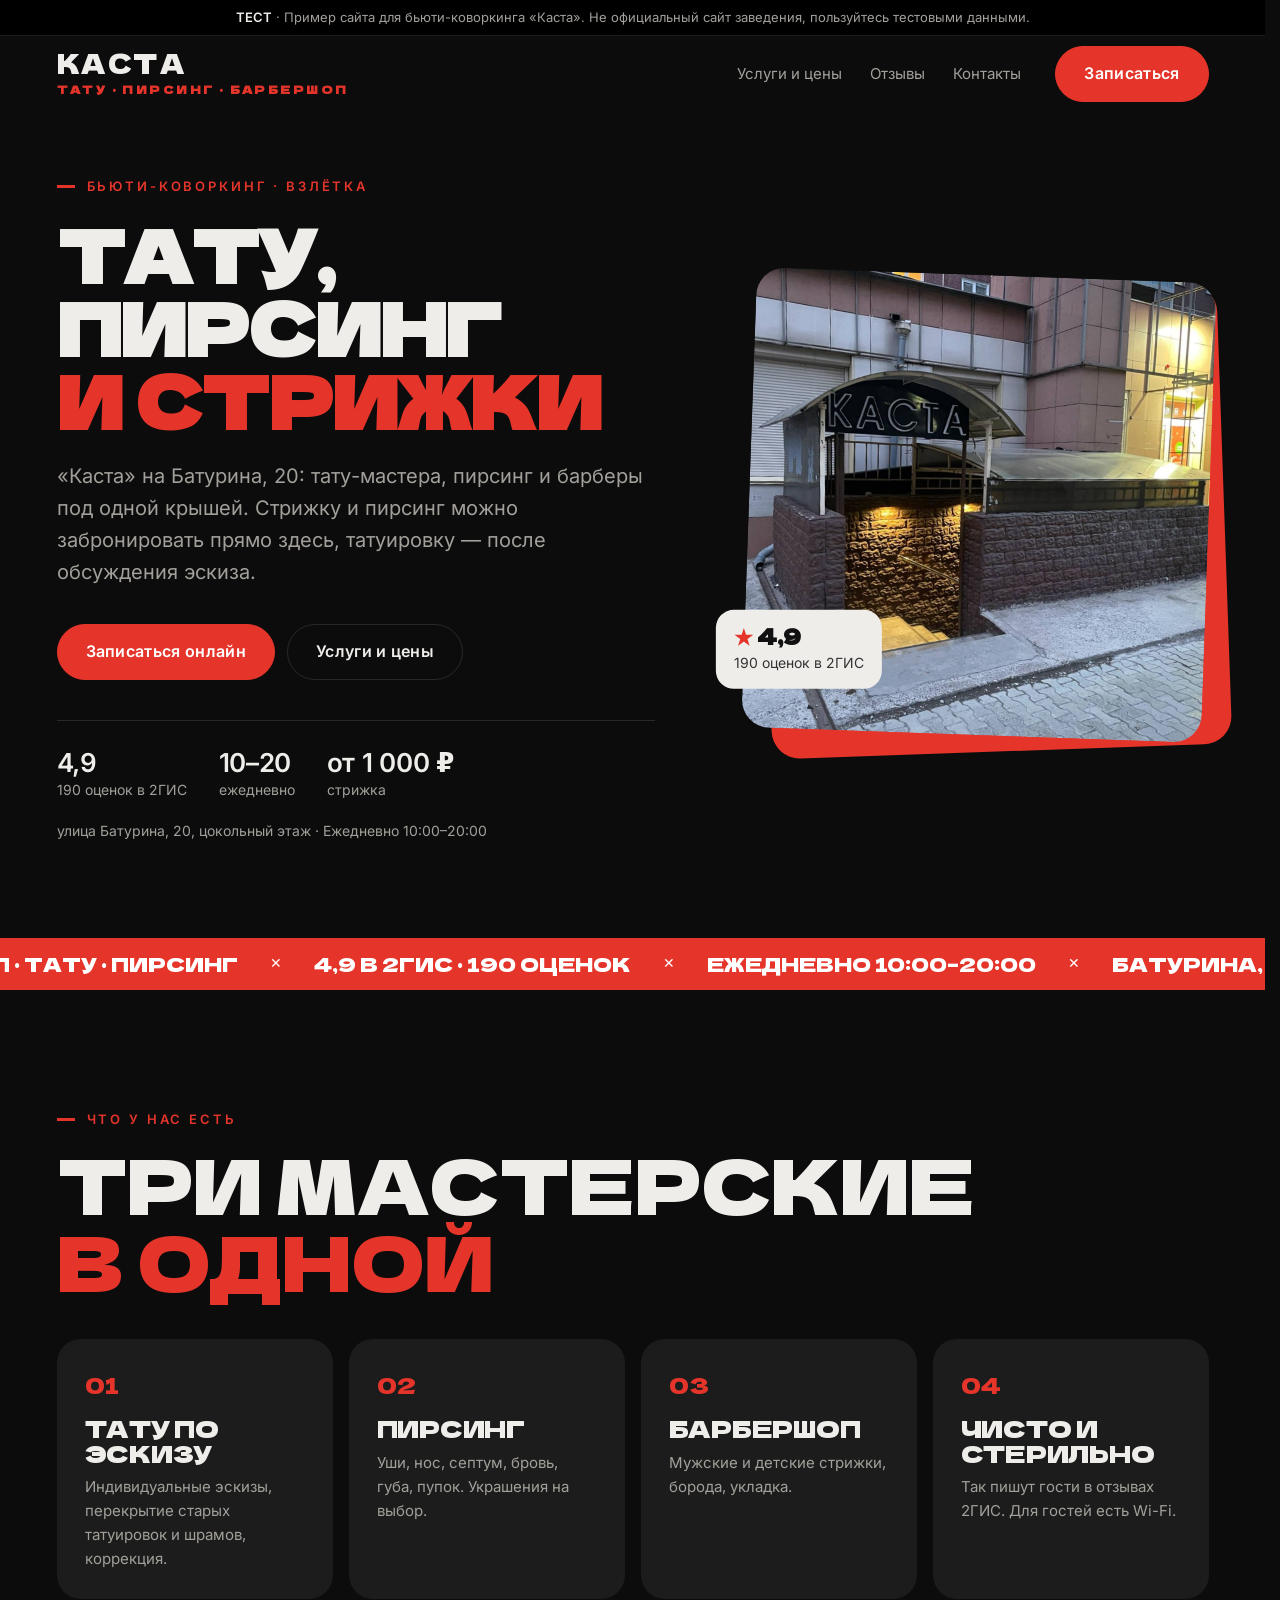
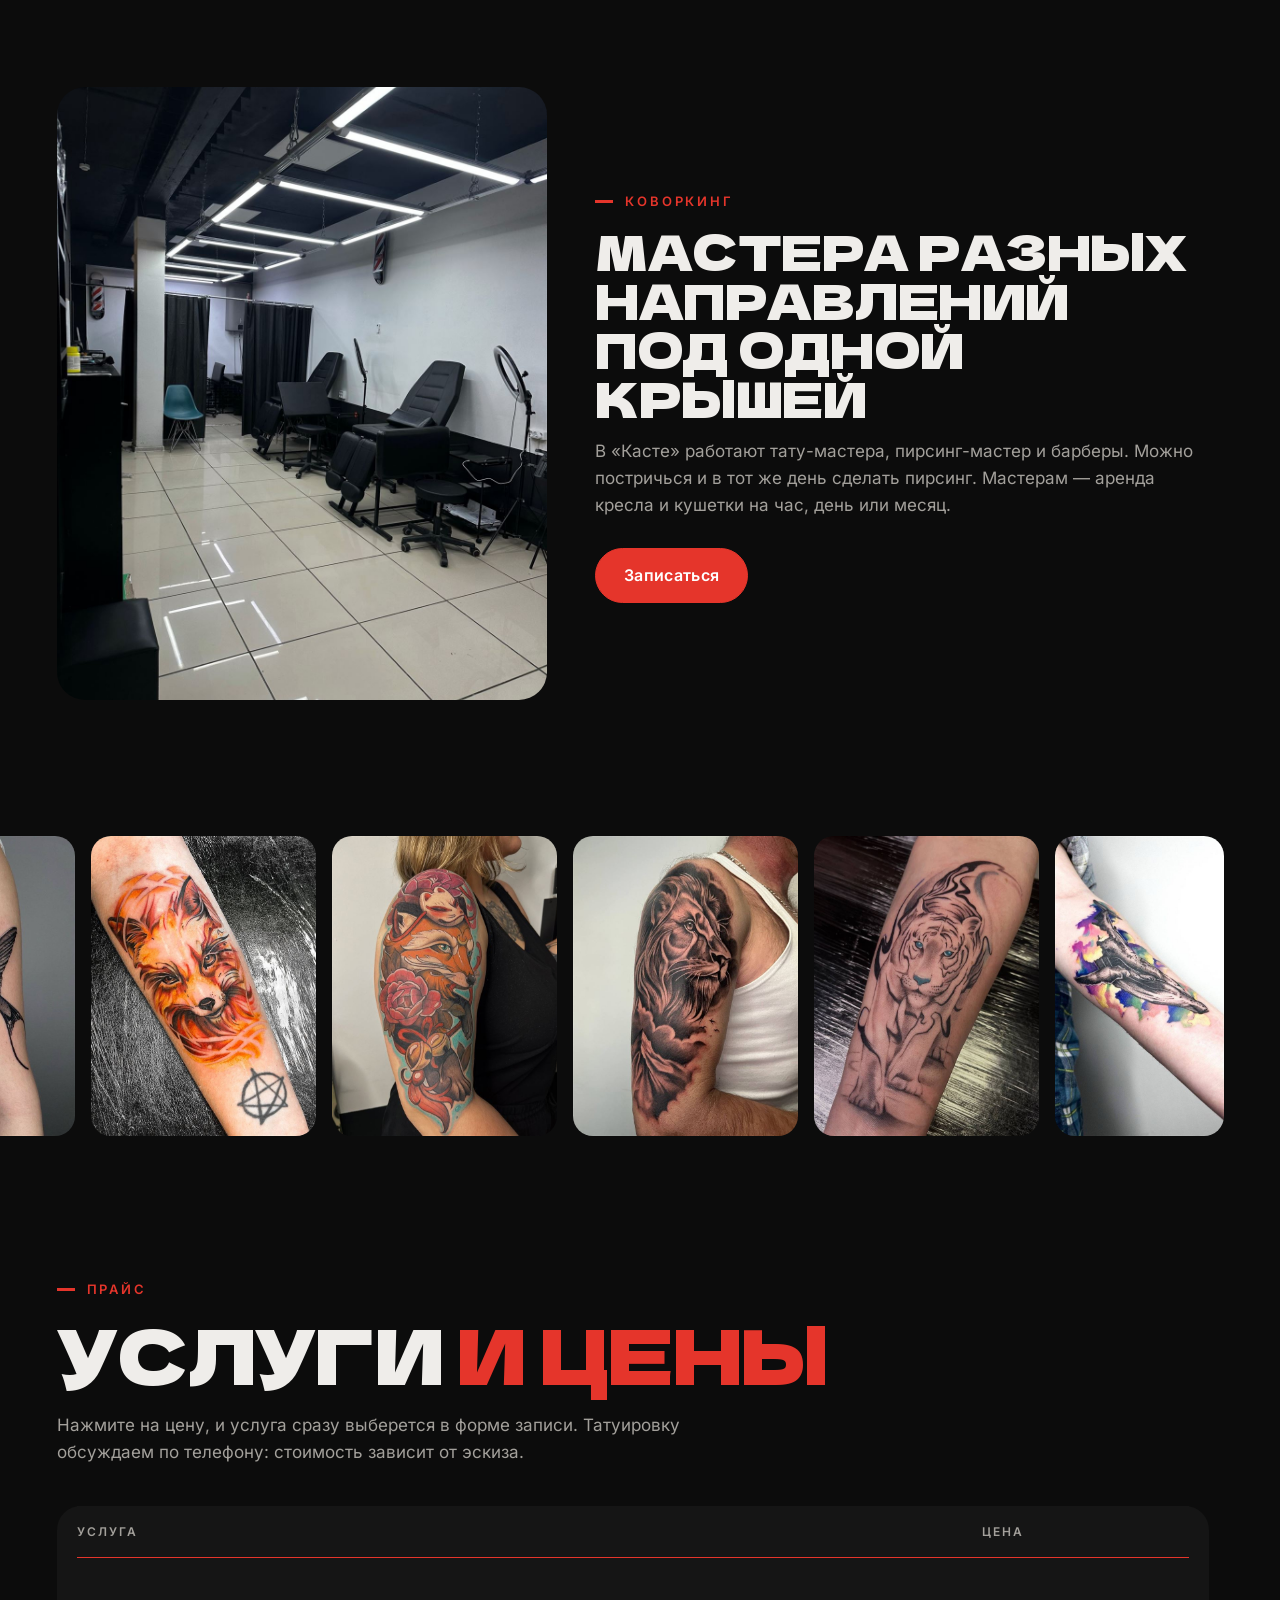
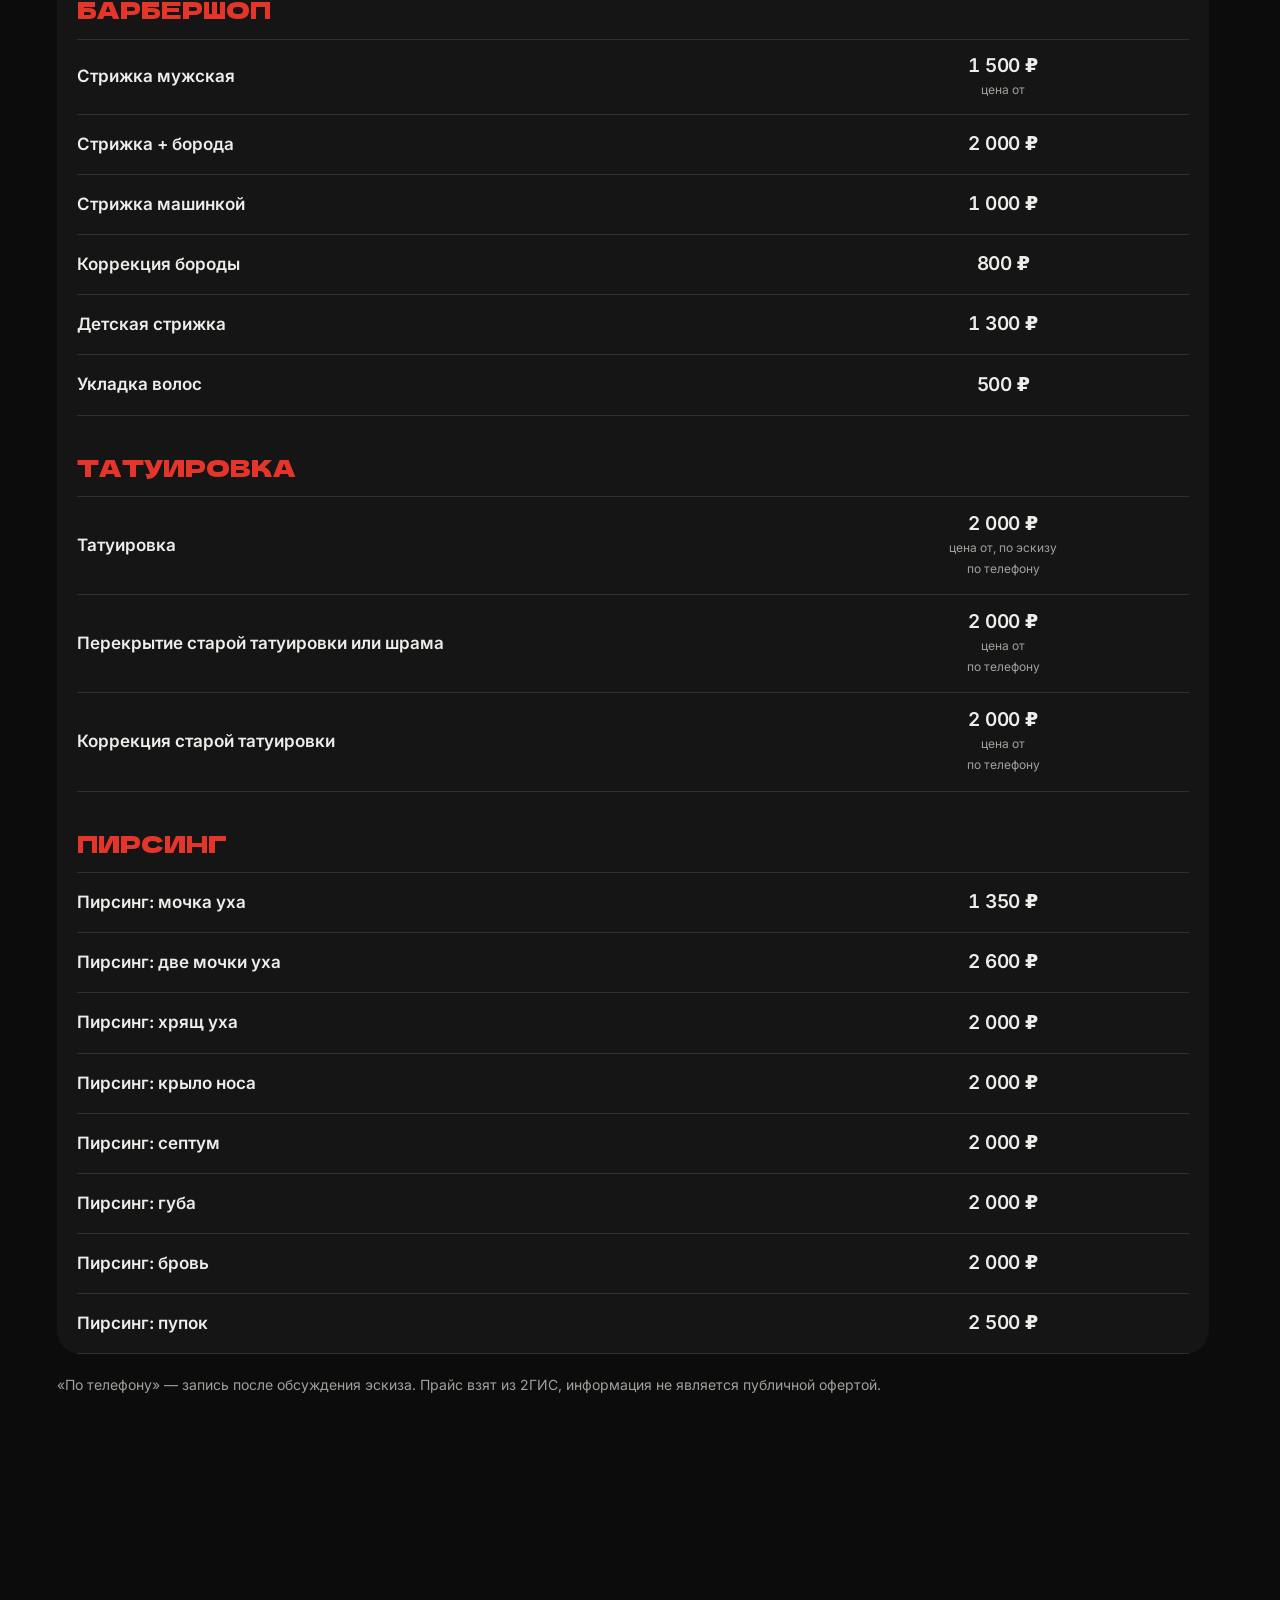
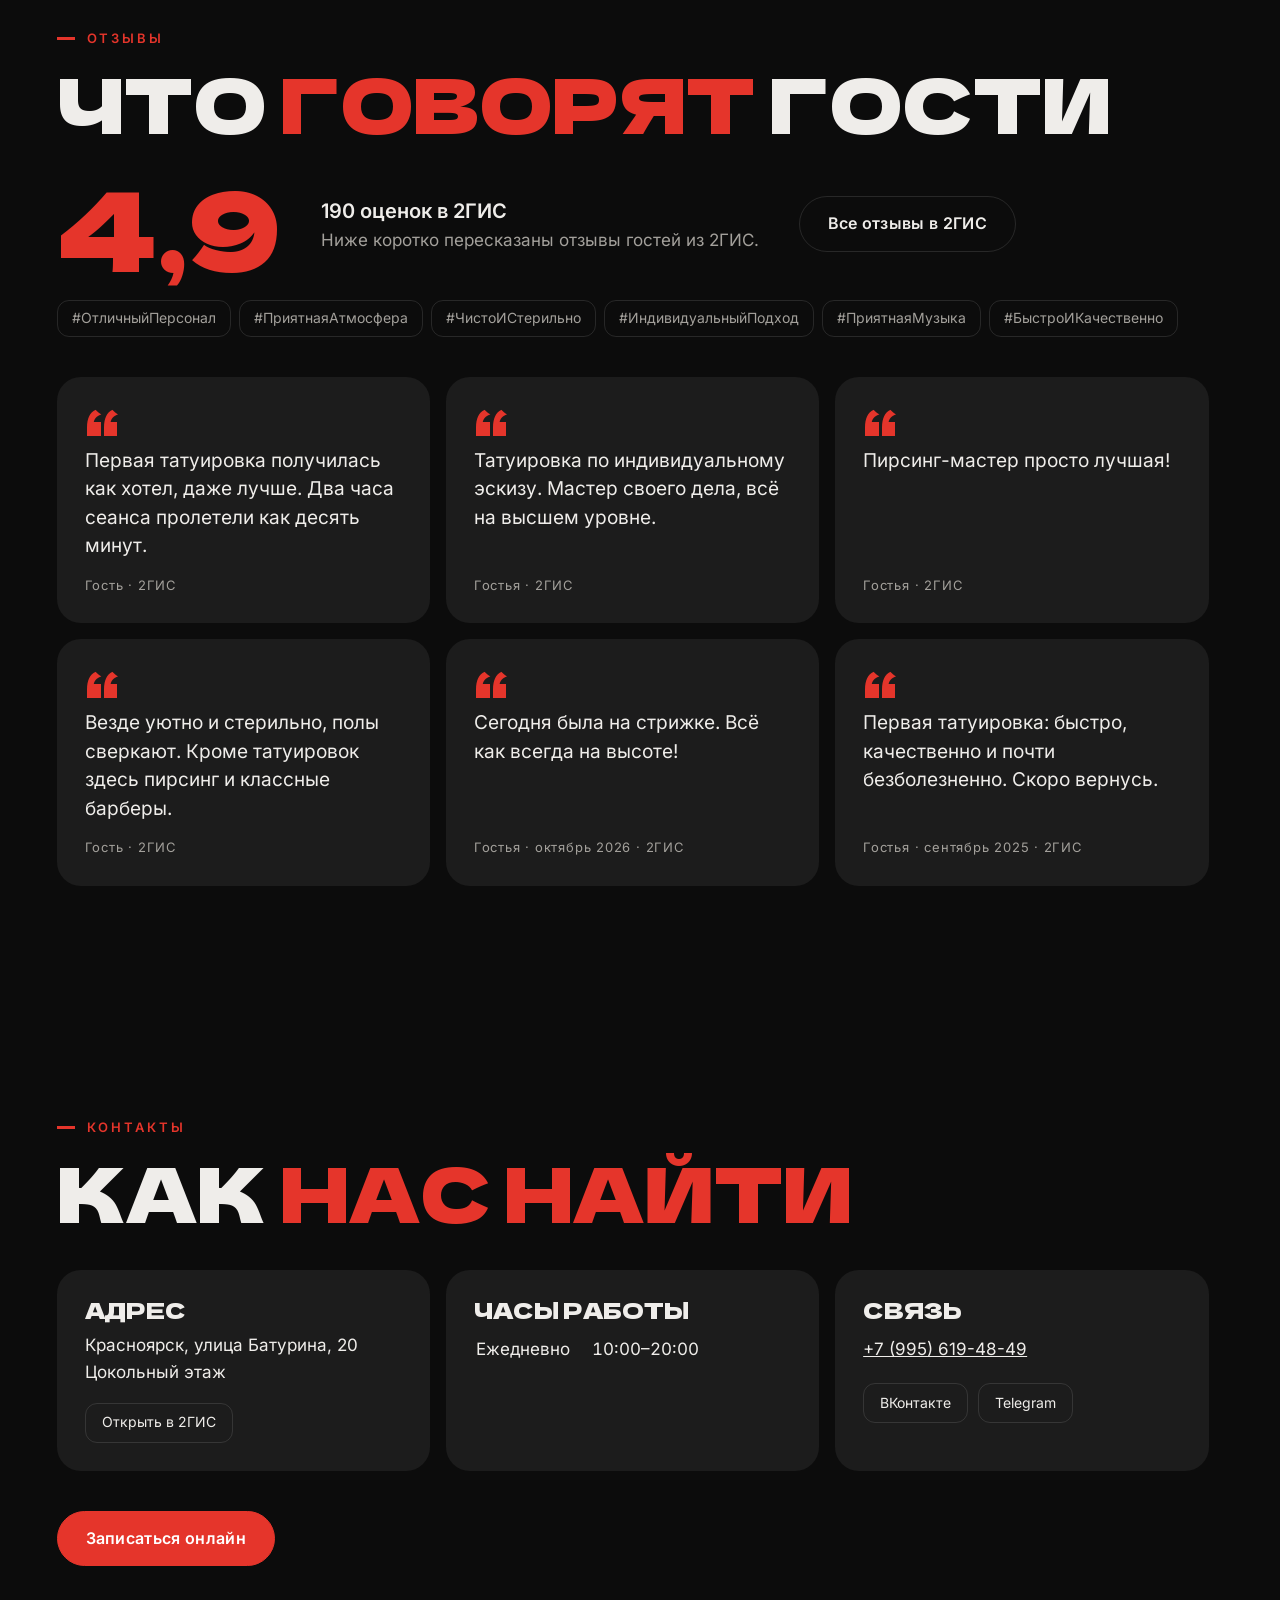
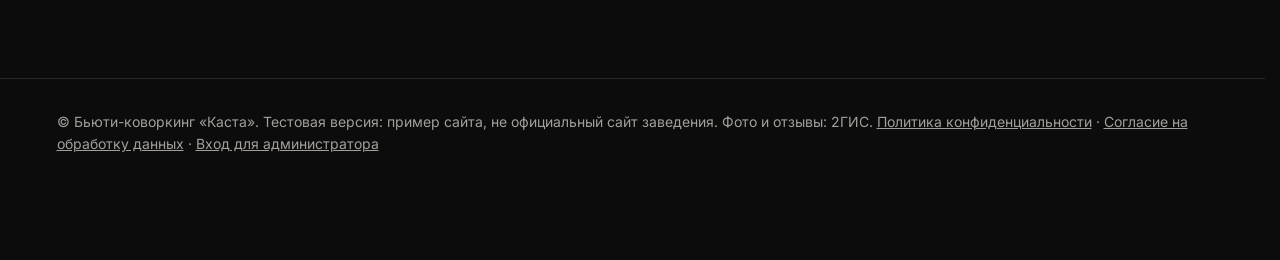
==== index.html @ 6993f6ea "Add files via upload" ====
<!DOCTYPE html>
<html lang="ru">
<head>
<meta name="robots" content="noindex">
<meta charset="utf-8">
<meta name="viewport" content="width=device-width, initial-scale=1">
<title>«Каста» — барбершоп, тату и пирсинг на Взлётке, Красноярск</title>
<meta name="description" content="Бьюти-коворкинг «Каста» на Батурина, 20: мужские стрижки, татуировки, пирсинг. Красноярск, онлайн-запись.">
<link rel="icon" type="image/png" href="favicon.png">
<link rel="apple-touch-icon" href="apple-touch-icon.png">
<link rel="stylesheet" href="fonts/fonts.css">
<style>
/* Переменные шаблона. Цвета и шрифты этого сайта задаёт его стиль в конце блока. */
:root{--bg:#0E1422;--bg2:#141C30;--card:#1A2440;--ink:#F3EBDD;--muted:#A9B0C2;--line:rgba(243,235,221,.11);--gold:#D9AE62;--gold-h:#E8C27E;--on-gold:#1A1408;--shade:14,20,34;
  --serif:"Yeseva One",Georgia,serif;--sans:Rubik,system-ui,sans-serif}*{box-sizing:border-box;margin:0}
/* scroll-padding: якоря не прячутся под закреплённой шапкой; scrollbar-gutter: страница не дёргается, когда открывается форма */
html{scroll-behavior:smooth;scroll-padding-top:88px;scrollbar-gutter:stable}
body{font-family:var(--sans);background:var(--bg);color:var(--ink);line-height:1.6;font-size:17px;overflow-x:hidden;-webkit-tap-highlight-color:transparent}
body.lock{overflow:hidden}
h1,h2,h3{font-family:var(--serif);font-weight:600;line-height:1.02;text-wrap:balance}
/* цены и счётчики набираем основным шрифтом: цифры ровнее и читаются лучше */
.meta b,.pc b{font-family:var(--sans)!important;font-weight:600!important;letter-spacing:-.01em}
a{color:inherit}
button,a,select,input{touch-action:manipulation}
:focus-visible{outline:2px solid var(--gold);outline-offset:3px}
.skip{position:absolute;left:16px;top:-80px;z-index:100;background:var(--gold);color:var(--on-gold);padding:12px 18px;text-decoration:none;font-weight:700}
.skip:focus{top:16px}
.ico{width:20px;height:20px;flex:none;fill:none;stroke:currentColor;stroke-width:1.6;stroke-linecap:round;stroke-linejoin:round}
.wrap{max-width:1200px;margin:0 auto;padding:0 24px}
.demo{background:#000;color:var(--muted);text-align:center;font-size:13px;padding:7px 12px;border-bottom:1px solid var(--line)}
.demo b{color:var(--ink)}
.kicker{display:inline-flex;align-items:center;gap:12px;font-size:13px;font-weight:700;letter-spacing:.22em;text-transform:uppercase;color:var(--gold)}
.kicker::before{content:"";width:32px;height:1px;background:currentColor}

/* шапка */
.top{position:sticky;top:0;z-index:40;transition:background .3s,border-color .3s;border-bottom:1px solid transparent}
.top.solid{background:rgba(var(--shade),.985);backdrop-filter:blur(10px);border-color:var(--line)}
.top .wrap{display:flex;align-items:center;gap:24px;height:76px}
.logo{display:flex;align-items:center;gap:12px;flex:none;text-decoration:none}
.logo img{display:block;width:56px;height:56px;border-radius:50%}
.logo span{font-family:var(--serif);font-size:24px;font-weight:700;letter-spacing:.14em;text-transform:uppercase}
.nav{display:flex;gap:8px;margin-left:auto}
.nav a{text-decoration:none;font-size:15px;color:var(--muted);padding:12px 10px;transition:color .2s}
.nav a:hover{color:var(--ink)}
.burger{display:none;width:44px;height:44px;border:1px solid var(--line);background:transparent;color:var(--ink);cursor:pointer;place-items:center}
.burger .ico{width:22px;height:22px}
/* кнопки: прямые углы и тонкая рамка */
.btn{display:inline-flex;align-items:center;justify-content:center;gap:10px;background:var(--gold);color:var(--on-gold);border:1px solid var(--gold);border-radius:0;font:inherit;font-weight:700;font-size:15px;letter-spacing:.08em;text-transform:uppercase;padding:14px 28px;min-height:50px;cursor:pointer;text-decoration:none;transition:background .2s,border-color .2s,transform .15s}
.btn:hover{background:var(--gold-h);border-color:var(--gold-h)}
.btn:active{transform:scale(.97)}
.btn.ghost{background:transparent;border-color:var(--line);color:var(--ink)}
.btn.ghost:hover{border-color:var(--gold);color:var(--gold)}
.btn:disabled{opacity:.5;cursor:default}

/* первый экран: текст слева, вертикальное чёрно-белое фото справа в золотой рамке со сдвигом */
.hero{padding:56px 0 96px}
.hero .wrap{display:grid;grid-template-columns:1.1fr .9fr;gap:64px;align-items:center}
.hero h1{font-size:clamp(52px,7.4vw,112px);font-weight:600;margin:20px 0 24px;letter-spacing:-.01em}
.hero h1 em{font-style:italic;color:var(--gold);font-weight:600}
.lead{font-size:clamp(17px,1.6vw,20px);color:var(--muted);max-width:30em}
.cta{display:flex;flex-wrap:wrap;gap:12px;margin:36px 0 40px}
.meta{display:grid;grid-template-columns:repeat(3,auto);gap:12px 32px;justify-content:start;padding-top:28px;border-top:1px solid var(--line)}
.meta div{display:grid;gap:2px;font-size:14px;color:var(--muted)}
.meta b{font-size:26px;line-height:1.1;color:var(--ink)}
.meta .star{color:var(--gold);font-size:20px}
.shot{position:relative;justify-self:end;width:min(100%,460px)}
.shot::before{content:"";position:absolute;inset:24px -24px -24px 24px;border:1px solid var(--gold);opacity:.55}
/* height:auto обязателен: иначе атрибут height у картинки растягивает её на все 1649 пикселей */
.shot img{position:relative;display:block;width:100%;height:auto;aspect-ratio:4/5;max-height:calc(100vh - 170px);object-fit:cover;object-position:50% 70%;filter:grayscale(1) contrast(1.05)}
.shot figcaption{position:absolute;left:-28px;bottom:40px;background:var(--bg);border:1px solid var(--line);padding:14px 18px;font-size:14px;color:var(--muted);max-width:250px}
.shot figcaption b{display:block;font-family:var(--serif);font-size:21px;line-height:1.15;margin-bottom:4px;color:var(--ink);font-weight:600}
@media (max-width:900px){
  .hero{padding:24px 0 72px}
  .hero .wrap{grid-template-columns:1fr;gap:40px}
  .shot{justify-self:stretch;width:auto;order:-1}
  .shot img{aspect-ratio:4/3;max-height:none;object-position:50% 70%}
  .shot::before{inset:14px -10px -14px 10px}
  .shot figcaption{left:12px;bottom:12px;padding:10px 14px;font-size:13px}
  .shot figcaption b{font-size:17px}
  .meta{grid-template-columns:repeat(2,auto)}
}
@media (max-width:760px){
  .top .wrap{gap:12px}
  .top .btn{margin-left:auto;padding:10px 16px;min-height:44px;font-size:13px}
  .burger{display:grid}
  .nav{display:none;position:absolute;left:0;right:0;top:100%;flex-direction:column;gap:0;margin:0;padding:8px 24px 16px;background:rgba(var(--shade),.97);backdrop-filter:blur(8px);border-bottom:1px solid var(--line)}
  .nav.open{display:flex;animation:drop .2s ease-out}
  .nav a{font-size:17px;color:var(--ink);padding:14px 0;border-bottom:1px solid var(--line)}
  .nav a:last-child{border-bottom:0}
}
@keyframes drop{from{opacity:0;transform:translateY(-8px)}}

/* бегущая строка: тонкая, без заливки, с золотыми ромбами */
.ticker{border-block:1px solid var(--line);overflow:hidden;white-space:nowrap;padding:16px 0;font-family:var(--serif);font-size:22px;font-style:italic;color:var(--ink)}
/* дорожка из двух одинаковых половин; её прокручивает скрипт (scrollLeft), а не transform: Safari на iPhone не рисует длинную сдвигаемую полосу */
.ticker .track{display:flex;width:max-content;gap:32px;padding-right:32px}
.ticker span{flex:none}
.ticker span::after{content:"◆";font-style:normal;font-size:10px;color:var(--gold);margin-left:32px;vertical-align:4px}

main{overflow-x:clip}
section{padding:112px 0}
h2{font-size:clamp(40px,6vw,76px);margin:14px 0 40px}
h2 em{font-style:italic;color:var(--gold)}
.sub{color:var(--muted);max-width:40em;margin:-20px 0 40px}

/* преимущества: нумерованные колонки с тонкими разделителями */
.feats{display:grid;grid-template-columns:repeat(4,1fr);border-top:1px solid var(--line)}
.feat{padding:32px 28px 8px 0}
.feat+.feat{padding-left:28px;border-left:1px solid var(--line)}
.feat .n{font-family:var(--serif);font-size:20px;color:var(--gold);font-style:italic}
.feat h3{font-size:30px;margin:14px 0 10px}
.feat p{color:var(--muted);font-size:15px}
@media (max-width:900px){.feats{grid-template-columns:1fr 1fr}.feat:nth-child(3){padding-left:0;border-left:0}.feat:nth-child(n+3){border-top:1px solid var(--line)}}
@media (max-width:560px){.feats{grid-template-columns:1fr}.feat,.feat+.feat{padding:24px 0;border-left:0}.feat+.feat{border-top:1px solid var(--line)}}
.about{display:grid;grid-template-columns:1.25fr 1fr;gap:48px;align-items:end;margin-top:88px}
.about img{width:100%;height:auto;aspect-ratio:3/2;object-fit:cover;display:block;filter:grayscale(.35)}
.about h3{font-size:clamp(34px,4vw,48px);margin:14px 0 16px}
.about p{color:var(--muted)}
@media (max-width:900px){.about{grid-template-columns:1fr;gap:28px;margin-top:64px}}

/* лента фото: прямая, без наклона, фото в серых тонах и цветные при наведении */
.film{border-block:1px solid var(--line);padding:24px 0;background:var(--bg2)}
.reel{overflow:hidden}
/* padding-right = gap, чтобы две половины дорожки были ровно одинаковой ширины */
.strip{display:flex;gap:16px;padding-right:16px;width:max-content}
.strip img{height:300px;width:auto;display:block;filter:grayscale(1);transition:filter .4s}
.strip img:hover{filter:none}
@media (max-width:760px){.strip img{height:200px}}

/* прайс: строки услуг, по столбцу на уровень мастера (число столбцов задаёт скрипт через --n) */
.ptable{border-top:1px solid var(--gold)}
.pr{display:grid;grid-template-columns:minmax(0,2fr) repeat(var(--n,3),minmax(0,1fr));align-items:center;border-bottom:1px solid var(--line)}
.pr>*{padding:16px 12px}
.pr>:first-child{padding-left:0}
.pr.head{background:var(--bg);position:sticky;top:76px;z-index:2;border-bottom-color:var(--gold)}
.pr.head span{font-size:12px;font-weight:700;letter-spacing:.18em;text-transform:uppercase;color:var(--muted)}
.pr.head span:not(:first-child){text-align:center}
.pr.head small{display:block}
.pgrp{padding:40px 0 10px;font-family:var(--serif);font-size:32px;font-style:italic;color:var(--gold);border-bottom:1px solid var(--line)}
.pn b{font-weight:600;display:block;font-size:17px}
.pn small{color:var(--muted);font-size:13px}
.pc{display:grid;justify-items:center;gap:2px;text-align:center}
.pc b{font-size:19px;white-space:nowrap;font-variant-numeric:tabular-nums;line-height:1.2}
.pc small{color:var(--muted);font-size:12px}
button.pc{font:inherit;color:var(--ink);background:transparent;border:1px solid transparent;margin:6px;padding:8px 6px;cursor:pointer;transition:background .2s,border-color .2s}
button.pc:hover{border-color:var(--gold);background:rgba(201,168,106,.08)}
.pc.none{color:var(--muted)}
.pnote{color:var(--muted);font-size:14px;margin-top:20px}
@media (max-width:700px){
  .pr{grid-template-columns:repeat(var(--n,3),minmax(0,1fr))}
  .pr .pn{grid-column:1/-1;padding-bottom:0}
  .pr.head span:first-child{display:none}
  .pr>*{padding:10px 6px}
  .pc b{font-size:18px}
}

/* мастера */
.masters{display:grid;grid-template-columns:repeat(auto-fill,minmax(230px,1fr));gap:24px}
.mc{display:flex;flex-direction:column;border:1px solid var(--line);background:var(--bg2)}
.ph{position:relative;aspect-ratio:4/5;background:radial-gradient(circle at 50% 35%,#26262A,#0E0E10 70%);display:grid;place-items:center;overflow:hidden}
.ph b{font-family:var(--serif);font-size:84px;font-style:italic;color:var(--gold);font-weight:600}
.ph img{position:absolute;inset:0;width:100%;height:100%;object-fit:cover;filter:grayscale(1)}
.mi{padding:20px 22px 24px;display:grid;gap:4px;flex:1}
.mi h3{font-size:32px}
.mi small{color:var(--gold);font-size:12px;font-weight:700;letter-spacing:.16em;text-transform:uppercase}
.mi .btn{margin-top:16px;justify-self:start;min-height:44px;padding:10px 18px;font-size:13px}

/* отзывы: цитаты с большой кавычкой */
.rate{display:flex;flex-wrap:wrap;align-items:center;gap:20px 40px;margin-bottom:32px}
.rate .big{font-family:var(--serif);font-size:120px;line-height:.8;color:var(--gold)}
.rate p{color:var(--muted)}
.rate p b{color:var(--ink);display:block;font-size:20px}
.tags{display:flex;flex-wrap:wrap;gap:8px;margin-bottom:40px}
.tags span{border:1px solid var(--line);padding:6px 14px;font-size:14px;color:var(--muted)}
.revs{display:grid;grid-template-columns:repeat(auto-fill,minmax(320px,1fr));gap:0;border-top:1px solid var(--line)}
.rev{padding:32px 28px 32px 0;border-bottom:1px solid var(--line);display:flex;flex-direction:column;gap:14px}
.rev::before{content:"“";font-family:var(--serif);font-size:72px;line-height:.5;color:var(--gold);height:28px}
.rev p{font-family:var(--serif);font-size:24px;line-height:1.3}
.rev footer{margin-top:auto;color:var(--muted);font-size:13px;letter-spacing:.06em}

/* контакты */
.contacts{display:grid;grid-template-columns:repeat(3,1fr);gap:0;border-top:1px solid var(--line)}
.contacts>div{padding:28px 28px 28px 0}
.contacts>div+div{padding-left:28px;border-left:1px solid var(--line)}
.contacts h3{font-size:28px;margin-bottom:12px}
.contacts p a{display:inline-block;padding:4px 0}
.contacts td{padding:2px 20px 2px 0;font-variant-numeric:tabular-nums}
@media (max-width:900px){.contacts{grid-template-columns:1fr}.contacts>div+div{padding-left:0;border-left:0;border-top:1px solid var(--line)}}
.links{display:flex;flex-wrap:wrap;gap:10px;margin-top:16px}
.links a{display:inline-flex;align-items:center;min-height:40px;font-size:14px;border:1px solid var(--line);padding:6px 16px;text-decoration:none;transition:border-color .2s,color .2s}
.links a:hover{border-color:var(--gold);color:var(--gold)}
.foot{padding:32px 0 104px;color:var(--muted);font-size:14px;border-top:1px solid var(--line)}
.foot a{color:var(--muted)}

/* круглая кнопка записи: появляется, когда первый экран с его кнопками уехал */
.fab{position:fixed;right:24px;bottom:calc(24px + env(safe-area-inset-bottom));z-index:45;width:64px;height:64px;border-radius:50%;background:var(--gold);color:var(--on-gold);border:0;cursor:pointer;display:grid;place-items:center;box-shadow:0 10px 30px rgba(0,0,0,.5);transition:transform .25s,opacity .25s,visibility .25s}
.fab:hover{transform:scale(1.08) rotate(-10deg);background:var(--gold-h)}
.fab:active{transform:scale(.94)}
.fab svg{width:28px;height:28px}
.fab.off,body.lock .fab{opacity:0;visibility:hidden;transform:scale(.6)}

/* выезжающая форма записи: закрывается быстрее, чем открывается */
.ovl{position:fixed;inset:0;z-index:60;background:rgba(0,0,0,.66);opacity:0;visibility:hidden;transition:opacity .25s,visibility .25s}
.drawer{position:fixed;top:0;right:0;bottom:0;z-index:61;width:min(520px,100%);background:var(--bg2);border-left:1px solid var(--gold);transform:translateX(100%);transition:transform .3s cubic-bezier(.4,0,1,1),visibility 0s linear .3s;display:flex;flex-direction:column;visibility:hidden}
.open .ovl{opacity:1;visibility:visible;transition-duration:.35s}
.open .drawer{transform:none;visibility:visible;transition:transform .45s cubic-bezier(.22,.9,.3,1),visibility 0s}
.dh{display:flex;align-items:center;justify-content:space-between;padding:20px 24px;border-bottom:1px solid var(--line)}
.dh h2{font-size:40px;margin:0;font-style:italic}
.dh h2:focus{outline:none}
.x{width:44px;height:44px;border:1px solid var(--line);background:transparent;color:var(--ink);cursor:pointer;display:grid;place-items:center;transition:border-color .2s}
.x:hover{border-color:var(--gold)}
.db{flex:1;overflow-y:auto;padding:24px;overscroll-behavior:contain}
@media (prefers-reduced-motion:reduce){
  html{scroll-behavior:auto}
  .drawer,.open .drawer,.ovl,.fab,.btn,.strip img{transition:none!important}
  .nav.open{animation:none}
}

form{display:grid;gap:16px}
label{font-weight:600;font-size:15px;display:grid;gap:6px}
.req{color:var(--gold)}
.hint{font-weight:400;font-size:13px;color:var(--muted)}
input,select{font:inherit;font-size:16px;padding:12px 14px;min-height:48px;border:1px solid var(--line);background:var(--card);color:var(--ink);border-radius:0;width:100%;transition:border-color .2s}
/* свой вид списков: Safari иначе рисует их светлыми, и текст на тёмной теме не читается */
select{-webkit-appearance:none;appearance:none;padding-right:44px;background:var(--card) url("data:image/svg+xml,%3Csvg xmlns='http://www.w3.org/2000/svg' viewBox='0 0 24 24' fill='none' stroke='%23D9AE62' stroke-width='2'%3E%3Cpath d='m6 9 6 6 6-6'/%3E%3C/svg%3E") no-repeat right 14px center/18px}
select option{background:var(--card);color:var(--ink)}
input:focus,select:focus{border-color:var(--gold);outline:none}
input:user-invalid{border-color:#E08A7A}
.sum{font-size:15px;color:var(--muted);margin-top:-6px}
.sum a{color:var(--muted);text-decoration:underline dotted;text-underline-offset:3px}
.sum a:hover{color:var(--gold)}
.sum b{color:var(--ink)}
.field{display:grid;gap:8px}
.lbl{font-weight:600;font-size:15px}
.cal{border:1px solid var(--line);background:var(--card);padding:12px}
.cal-h{display:flex;align-items:center;justify-content:space-between;margin-bottom:8px;font-weight:600}
.cal-h button{font:inherit;font-size:22px;color:var(--ink);background:none;border:0;cursor:pointer;min-width:44px;min-height:44px}
.cal-h button:hover:not(:disabled){background:rgba(242,238,230,.06)}
.cal-h button:disabled{opacity:.25;cursor:default}
.cal-g{display:grid;grid-template-columns:repeat(7,1fr);gap:4px;text-align:center}
.cal-w{color:var(--muted);font-size:13px;padding-bottom:4px}
.cal-d{font:inherit;font-weight:600;color:var(--ink);background:none;border:0;min-height:44px;cursor:pointer;font-variant-numeric:tabular-nums;transition:background .15s}
.cal-d:hover:not(:disabled){background:rgba(242,238,230,.06)}
.cal-d:disabled{color:var(--muted);opacity:.35;cursor:default;font-weight:400}
.cal-t{display:block;margin:8px auto 0;font:inherit;font-size:14px;color:var(--muted);background:none;border:0;cursor:pointer;min-height:44px;padding:0 16px}
.slot{font:inherit;font-weight:600;color:var(--ink);background:var(--card);border:1px solid var(--line);cursor:pointer;padding:10px 0;min-height:44px;font-variant-numeric:tabular-nums;transition:border-color .15s,background .15s}
.slot:hover{border-color:var(--gold)}
.cal-d.on,.slot.on{background:var(--gold);border-color:var(--gold);color:var(--on-gold)}
.picked{font-weight:600;margin:4px 0}
.grp{font-family:var(--serif);font-style:italic;font-size:20px;color:var(--gold);margin:14px 0 8px}
.slots{display:grid;grid-template-columns:repeat(auto-fill,minmax(76px,1fr));gap:8px}
.consent{display:flex;gap:10px;align-items:flex-start;font-weight:400;font-size:14px;color:var(--muted)}
.consent input{flex:none;width:20px;height:20px;min-height:0;padding:0;margin-top:3px;accent-color:var(--gold)}
.consent a{color:var(--ink)}
.ok,.err{display:none;padding:16px;margin-top:16px}
.ok{border:1px solid var(--gold);background:var(--card)}
.err{border:1px solid #E08A7A;color:#F0B5A8}

/* ===== стиль «Касты» поверх шаблона: тату-коворкинг — чёрный, бетонный серый и красный как свежая краска,
   тяжёлый Dela Gothic One и Inter, свои файлы в fonts/. Фото работ цветные. ===== */
:root{--bg:#0C0C0C;--bg2:#151515;--card:#1C1C1C;--ink:#EFEDEA;--muted:#A3A09B;--line:rgba(239,237,234,.12);--gold:#E5352B;--gold-h:#F04A40;--on-gold:#FFFFFF;--shade:12,12,12;
  --serif:"Dela Gothic One",Impact,sans-serif;--sans:Inter,system-ui,sans-serif}
h1,h2,h3{font-weight:400;letter-spacing:-.01em;line-height:1.02;text-transform:uppercase}
h1 em,h2 em,.hero h1 em{font-style:normal;color:var(--gold)}
.top.solid{background:var(--bg);backdrop-filter:none}
.kicker::before{width:18px;height:3px}
.logo .wm{display:block;font:400 26px/1 var(--serif);letter-spacing:.06em}
.logo small{display:block;margin-top:5px;font-size:11px;letter-spacing:.22em;text-transform:uppercase;color:var(--gold)}
.btn{border-radius:999px;letter-spacing:.02em;text-transform:none;font-size:16px;font-weight:600}
.burger,.x,.links a,.tags span,.slot,.cal-d,.cal-h button,button.pc{border-radius:12px}
input,select,.cal{border-radius:14px}
select{background:var(--card) url("data:image/svg+xml,%3Csvg xmlns='http://www.w3.org/2000/svg' viewBox='0 0 24 24' fill='none' stroke='%23E5352B' stroke-width='2'%3E%3Cpath d='m6 9 6 6 6-6'/%3E%3C/svg%3E") no-repeat right 14px center/18px}
.hero h1{font-size:clamp(40px,5.6vw,84px)}
/* вывеска «Каста» на первом экране, чуть наклонена, как наклейка */
.shot{transform:rotate(2deg)}
.shot img{filter:none;border-radius:28px;aspect-ratio:1/1;object-position:50% 40%}
.shot::before{border:0;background:var(--gold);border-radius:28px;inset:16px -16px -16px 16px;opacity:1;transform:rotate(-4deg)}
.shot figcaption{border:0;border-radius:18px;background:var(--ink);color:#333;transform:rotate(-2deg)}
.shot figcaption b{color:#111}
.shot figcaption b span{color:var(--gold)}
@media (max-width:900px){.shot{transform:none}.shot img{aspect-ratio:4/3}}
.hloc{display:block;margin-top:18px;font-size:14px;color:var(--muted)}
.ticker{background:var(--gold);color:#fff;border:0;font:400 20px/1 var(--serif);font-style:normal;text-transform:uppercase}
.ticker span::after{content:"✕";color:#fff;font-size:14px}
.feats{border-top:0;gap:16px}
.feat,.feat+.feat{padding:28px;border:0;border-radius:24px;background:var(--card)}
.feat .n{font-style:normal;font-family:var(--serif);font-size:22px}
.feat h3{font-size:24px}
@media (max-width:900px){.feat:nth-child(3){padding-left:28px}.feat:nth-child(n+3){border-top:0}}
@media (max-width:560px){.feat,.feat+.feat{padding:24px}}
.about{grid-template-columns:.8fr 1fr;align-items:center}
.about img{filter:none;border-radius:28px;aspect-ratio:4/5;max-height:640px}
@media (max-width:900px){.about{grid-template-columns:1fr}.about img{aspect-ratio:4/3}}
.film{border:0;background:var(--bg)}
.strip img{filter:none;border-radius:20px}
.ptable{border:0;border-radius:24px;background:var(--bg2);padding:0 20px}
.pr.head{background:var(--bg2);border-bottom-color:var(--gold)}
.pgrp{font-style:normal;font-family:var(--serif);font-size:24px;text-transform:uppercase;padding-top:32px}
.pc small{color:var(--muted)}
button.pc:hover{background:rgba(229,53,43,.12)}
@media (max-width:700px){.ptable{padding:0 12px}}
.rate .big{font-size:110px}
.revs{gap:16px;border-top:0}
.rev{padding:28px;border:0;border-radius:24px;background:var(--card)}
.rev::before{font-family:var(--serif);color:var(--gold)}
.rev p{font-family:var(--sans);font-size:19px;line-height:1.5}
.contacts{border-top:0;gap:16px}
.contacts>div,.contacts>div+div{padding:28px;border:0;border-radius:24px;background:var(--card)}
@media (max-width:900px){.contacts>div+div{border-top:0}}
.contacts h3{font-size:22px}
.drawer{border-left:0;border-radius:24px 0 0 24px}
.dh h2{font-style:normal;font-size:32px}
.grp{font-style:normal;font-family:var(--serif);font-size:16px;text-transform:uppercase}
.ok{border-radius:16px}
/* мастера в коворкинге меняются, в записи «любой свободный мастер»; блок мастеров скрыт */
#mastera{display:none}
@media (max-width:760px){.logo small{display:none}}

@media (max-width:560px){h2{font-size:34px}}
</style>
</head>
<body>
<a class="skip" href="#uslugi">Перейти к услугам и ценам</a>
<div class="demo" role="note"><b>ТЕСТ</b> · Пример сайта для бьюти-коворкинга «Каста». Не официальный сайт заведения, пользуйтесь тестовыми данными.</div>

<header class="top" id="top">
  <div class="wrap">
    <a class="logo" href="#" aria-label="«Каста», наверх"><span><span class="wm">КАСТА</span><small>тату · пирсинг · барбершоп</small></span></a>
    <nav class="nav" id="nav" aria-label="Разделы">
      <a href="#uslugi">Услуги и цены</a><a href="#otzyvy">Отзывы</a><a href="#kontakty">Контакты</a>
    </nav>
    <button class="btn" type="button" data-book>Записаться</button>
    <button class="burger" type="button" id="burger" aria-label="Открыть меню" aria-expanded="false" aria-controls="nav"><svg class="ico" viewBox="0 0 24 24" aria-hidden="true"><path d="M4 7h16M4 12h16M4 17h16"/></svg></button>
  </div>
</header>

<section class="hero" aria-label="Бьюти-коворкинг «Каста»">
  <div class="wrap">
    <div>
      <span class="kicker">Бьюти-коворкинг · Взлётка</span>
      <h1>Тату, пирсинг <em>и стрижки</em></h1>
      <p class="lead">«Каста» на Батурина, 20: тату-мастера, пирсинг и барберы под одной крышей. Стрижку и пирсинг можно забронировать прямо здесь, татуировку — после обсуждения эскиза.</p>
      <div class="cta">
        <button class="btn" type="button" data-book>Записаться онлайн</button>
        <a class="btn ghost" href="#uslugi">Услуги и цены</a>
      </div>
      <div class="meta">
        <div><b>4,9</b>190 оценок в 2ГИС</div>
        <div><b>10–20</b>ежедневно</div>
        <div><b>от 1 000 ₽</b>стрижка</div>
      </div>
      <span class="hloc"><span id="haddr"></span> · <span id="hhrs"></span></span>
    </div>
    <figure class="shot">
      <img src="img/hero.jpg" width="1400" height="1302" alt="Вход в «Касту» с вывеской на улице Батурина, 20">
      <figcaption><b><span>★</span> 4,9</b>190 оценок в 2ГИС</figcaption>
    </figure>
  </div>
</section>

<div class="ticker" aria-hidden="true"><div class="track" id="tick"></div></div>

<main>
  <section id="pochemu">
    <div class="wrap">
      <span class="kicker">Что у нас есть</span>
      <h2>Три мастерские <em>в одной</em></h2>
      <div class="feats">
        <div class="feat"><span class="n">01</span><h3>Тату по эскизу</h3><p>Индивидуальные эскизы, перекрытие старых татуировок и шрамов, коррекция.</p></div>
        <div class="feat"><span class="n">02</span><h3>Пирсинг</h3><p>Уши, нос, септум, бровь, губа, пупок. Украшения на выбор.</p></div>
        <div class="feat"><span class="n">03</span><h3>Барбершоп</h3><p>Мужские и детские стрижки, борода, укладка.</p></div>
        <div class="feat"><span class="n">04</span><h3>Чисто и стерильно</h3><p>Так пишут гости в отзывах 2ГИС. Для гостей есть Wi-Fi.</p></div>
      </div>
      <div class="about">
        <img src="img/about.jpg" width="1050" height="1400" alt="Зал «Касты»: кушетки тату-мастеров и рабочие места" loading="lazy">
        <div>
          <span class="kicker">Коворкинг</span>
          <h3>Мастера разных направлений под одной крышей</h3>
          <p>В «Касте» работают тату-мастера, пирсинг-мастер и барберы. Можно постричься и в тот же день сделать пирсинг. Мастерам — аренда кресла и кушетки на час, день или месяц.</p>
          <p style="margin-top:28px"><button class="btn" type="button" data-book>Записаться</button></p>
        </div>
      </div>
    </div>
  </section>

  <div class="film" aria-label="Работы мастеров"><div class="reel"><div class="strip" id="strip"></div></div></div>

  <section id="uslugi">
    <div class="wrap">
      <span class="kicker">Прайс</span>
      <h2>Услуги <em>и цены</em></h2>
      <p class="sub">Нажмите на цену, и услуга сразу выберется в форме записи. Татуировку обсуждаем по телефону: стоимость зависит от эскиза.</p>
      <div class="ptable" id="prices"></div>
      <p class="pnote">«По телефону» — запись после обсуждения эскиза. Прайс взят из 2ГИС, информация не является публичной офертой.</p>
    </div>
  </section>

  <section id="mastera">
    <div class="wrap">
      <span class="kicker">Команда</span>
      <h2>Наши <em>мастера</em></h2>
      <div class="masters" id="masters"></div>
    </div>
  </section>

  <section id="otzyvy">
    <div class="wrap">
      <span class="kicker">Отзывы</span>
      <h2>Что <em>говорят</em> гости</h2>
      <div class="rate">
        <div class="big">4,9</div>
        <p><b>190 оценок в 2ГИС</b>Ниже коротко пересказаны отзывы гостей из 2ГИС.</p>
        <a class="btn ghost" href="https://2gis.ru/krasnoyarsk/firm/70000001056285780/tab/reviews" target="_blank" rel="noopener">Все отзывы в 2ГИС</a>
      </div>
      <div class="tags" aria-label="О чём чаще пишут в отзывах">
        <span>#ОтличныйПерсонал</span><span>#ПриятнаяАтмосфера</span><span>#ЧистоИСтерильно</span><span>#ИндивидуальныйПодход</span><span>#ПриятнаяМузыка</span><span>#БыстроИКачественно</span>
      </div>
      <div class="revs">
        <article class="rev"><p>Первая татуировка получилась как хотел, даже лучше. Два часа сеанса пролетели как десять минут.</p><footer>Гость · 2ГИС</footer></article>
        <article class="rev"><p>Татуировка по индивидуальному эскизу. Мастер своего дела, всё на высшем уровне.</p><footer>Гостья · 2ГИС</footer></article>
        <article class="rev"><p>Пирсинг-мастер просто лучшая!</p><footer>Гостья · 2ГИС</footer></article>
        <article class="rev"><p>Везде уютно и стерильно, полы сверкают. Кроме татуировок здесь пирсинг и классные барберы.</p><footer>Гость · 2ГИС</footer></article>
        <article class="rev"><p>Сегодня была на стрижке. Всё как всегда на высоте!</p><footer>Гостья · октябрь 2026 · 2ГИС</footer></article>
        <article class="rev"><p>Первая татуировка: быстро, качественно и почти безболезненно. Скоро вернусь.</p><footer>Гостья · сентябрь 2025 · 2ГИС</footer></article>
      </div>
    </div>
  </section>

  <section id="kontakty">
    <div class="wrap">
      <span class="kicker">Контакты</span>
      <h2>Как <em>нас найти</em></h2>
      <div class="contacts">
        <div><h3>Адрес</h3><p id="addr"></p><div class="links"><a href="https://2gis.ru/krasnoyarsk/firm/70000001056285780" target="_blank" rel="noopener">Открыть в 2ГИС</a></div></div>
        <div><h3>Часы работы</h3><table id="hrs"></table></div>
        <div><h3>Связь</h3><p id="phones"></p><div class="links" id="soc"></div></div>
      </div>
      <p style="margin-top:40px"><button class="btn" type="button" data-book>Записаться онлайн</button></p>
    </div>
  </section>
</main>

<footer class="foot">
  <div class="wrap">© <span id="fbrand"></span>. Тестовая версия: пример сайта, не официальный сайт заведения. Фото и отзывы: 2ГИС. <a href="privacy.html">Политика конфиденциальности</a> · <a href="soglasie.html">Согласие на обработку данных</a> · <a href="admin.html">Вход для администратора</a></div>
</footer>

<button class="fab off" id="fab" type="button" data-book aria-label="Записаться онлайн">
  <svg viewBox="0 0 24 24" fill="none" stroke="currentColor" stroke-width="2" stroke-linecap="round" aria-hidden="true"><circle cx="6" cy="6" r="3"/><circle cx="6" cy="18" r="3"/><path d="M20 4 8.1 15.9M14.5 14.5 20 20M8.1 8.1 12 12"/></svg>
</button>

<div id="book">
  <div class="ovl" id="ovl"></div>
  <aside class="drawer" id="drawer" role="dialog" aria-modal="true" aria-labelledby="dtitle" aria-hidden="true">
    <div class="dh"><h2 id="dtitle" tabindex="-1">Запись</h2><button class="x" type="button" id="dclose" aria-label="Закрыть"><svg class="ico" viewBox="0 0 24 24" aria-hidden="true"><path d="M6 6l12 12M18 6 6 18"/></svg></button></div>
    <div class="db">
      <form id="f">
        <label>Мастер<select name="master" id="master"></select></label>
        <label>Услуга<select name="service" id="svc"></select></label>
        <p class="sum"><span id="sum"></span> Все цены — <a href="#uslugi" id="pricelink">в прайсе</a>.</p>
        <div class="field"><span class="lbl">День</span><div class="cal" id="days"></div></div>
        <div class="field"><span class="lbl">Время</span><div id="times" aria-live="polite"></div></div>
        <label><span>Имя <span class="req" aria-hidden="true">*</span></span><input name="name" required autocomplete="given-name" maxlength="40" placeholder="Как к вам обращаться"></label>
        <label><span>Телефон <span class="req" aria-hidden="true">*</span></span><input name="phone" aria-describedby="phint" type="tel" inputmode="tel" required autocomplete="tel" maxlength="18" placeholder="+7 (___) ___-__-__" pattern="\+7 \(\d{3}\) \d{3}-\d{2}-\d{2}" title="Введите номер полностью: +7 (999) 123-45-67"><span class="hint" id="phint">Перезвоним, чтобы подтвердить время</span></label>
        <label class="consent"><input type="checkbox" name="consent" required><span>Я даю <a href="soglasie.html" target="_blank" rel="noopener">согласие на обработку персональных данных</a> (имя и телефон) для записи на услугу</span></label>
        <button class="btn" type="submit">Отправить заявку</button>
      </form>
      <div class="ok" id="ok" role="status"><p>Заявка принята. Мы перезвоним в течение 15 минут и подтвердим время.</p><p style="margin-top:12px"><button class="btn ghost" type="button" id="again">Закрыть</button></p></div>
      <p class="err" id="err" role="alert"></p>
    </div>
  </aside>
</div>

<script>
var WORKER_URL = 'https://kasta-zayavki.kenny-ki.workers.dev';
// Длительности услуг у заведения неизвестны: в настройках стоят примерные, только чтобы считать свободное время.
// Пока владелец их не уточнит, на сайте минуты не показываем.
var SHOW_MINUTES = false;
var DAYKEYS = {'Пн':1,'Вт':2,'Ср':3,'Чт':4,'Пт':5,'Сб':6,'Вс':0};
var GALLERY = ['g01','g02','g03','g04','g05','g06','g07','g08','g09','g10','g11'];
// "10:00-21:00" -> [10, 21]; пустая строка = выходной
function parseHours(o){
  var r = {};
  Object.keys(o).forEach(function(k){
    var m = /^(\d{1,2}):(\d{2})-(\d{1,2}):(\d{2})$/.exec(String(o[k]).trim());
    if (m && k in DAYKEYS) r[DAYKEYS[k]] = [+m[1] + m[2] / 60, +m[3] + m[4] / 60];
  });
  return r;
}
function el(t, c, x){ var n = document.createElement(t); if (c) n.className = c; if (x != null) n.textContent = x; return n; }
function money(n){ return String(n).replace(/\B(?=(\d{3})+(?!\d))/g, ' ') + ' ₽'; }

// Шапка становится плотной при прокрутке
var topEl = document.getElementById('top');
function onScroll(){ topEl.classList.toggle('solid', window.scrollY > 40); }
window.addEventListener('scroll', onScroll, {passive: true}); onScroll();

// Меню на телефоне
var nav = document.getElementById('nav'), burger = document.getElementById('burger');
function setMenu(open){
  nav.classList.toggle('open', open); burger.setAttribute('aria-expanded', open);
  burger.setAttribute('aria-label', open ? 'Закрыть меню' : 'Открыть меню');
}
burger.onclick = function(){ setMenu(!nav.classList.contains('open')); };
nav.addEventListener('click', function(e){ if (e.target.closest('a')) setMenu(false); });
document.addEventListener('keydown', function(e){ if (e.key === 'Escape' && nav.classList.contains('open')){ setMenu(false); burger.focus(); } });

// Круглая кнопка записи прячется на первом экране, где своих кнопок записи хватает
(function(){
  var fab = document.getElementById('fab'), hero = document.querySelector('.hero');
  if (!('IntersectionObserver' in window)){ fab.classList.remove('off'); return; }
  new IntersectionObserver(function(e){ fab.classList.toggle('off', e[0].isIntersecting); fab.tabIndex = e[0].isIntersecting ? -1 : 0; }, {threshold: .35}).observe(hero);
})();

// Бесконечная лента: дорожка из двух одинаковых половин прокручивается внутри рамки (scrollLeft).
// Не transform: длинную сдвигаемую полосу Safari на iPhone через пару секунд перестаёт рисовать.
// speed — пикселей в секунду, slow — при «уменьшении движения» в настройках телефона.
function marquee(box, track, speed, slow){
  if (matchMedia('(prefers-reduced-motion: reduce)').matches) speed = slow;
  var pos = 0, last = null;
  function step(ts){
    if (last !== null){
      var half = track.offsetWidth / 2;
      if (half > 0){ pos = (pos + speed * Math.min(ts - last, 100) / 1000) % half; box.scrollLeft = pos; }
    }
    last = ts; requestAnimationFrame(step);
  }
  requestAnimationFrame(step);
}

// Лента фото: два одинаковых набора для бесконечной прокрутки
(function(){
  var s = document.getElementById('strip');
  for (var k = 0; k < 2; k++) GALLERY.forEach(function(g){
    var i = document.createElement('img'); i.src = 'img/' + g + '.jpg'; i.decoding = 'async'; // без lazy: ширина ленты должна быть известна сразу, иначе она дёргается
    i.alt = k ? '' : "Работы мастеров «Касты»: татуировки и пирсинг"; if (k) i.setAttribute('aria-hidden', 'true'); s.appendChild(i);
  });
  marquee(s.parentNode, s, 60, 25);
})();

// Выезжающая форма
var book = document.getElementById('book'), drawer = document.getElementById('drawer'), lastFocus = null, api = null;
function openBook(opts){
  lastFocus = document.activeElement;
  document.body.classList.add('lock'); book.classList.add('open'); drawer.setAttribute('aria-hidden', 'false');
  if (api) api.prefill(opts || {});
  setTimeout(function(){ document.getElementById('dtitle').focus({preventScroll: true}); }, 350);
}
function closeBook(){
  document.body.classList.remove('lock'); book.classList.remove('open'); drawer.setAttribute('aria-hidden', 'true');
  if (lastFocus) lastFocus.focus({preventScroll: true});
}
document.addEventListener('click', function(e){ var b = e.target.closest('[data-book]'); if (b){ e.preventDefault(); openBook({service: b.dataset.service, master: b.dataset.master, level: b.dataset.level}); } });
document.getElementById('ovl').onclick = closeBook;
document.getElementById('dclose').onclick = closeBook;
document.getElementById('again').onclick = closeBook;
document.addEventListener('keydown', function(e){
  if (!book.classList.contains('open')) return;
  if (e.key === 'Escape') closeBook();
  if (e.key === 'Tab'){ // фокус не уходит из формы
    var f = drawer.querySelectorAll('button,input,select,a[href]'), v = [].filter.call(f, function(x){ return x.offsetParent; });
    if (!v.length) return;
    if (e.shiftKey && document.activeElement === v[0]){ e.preventDefault(); v[v.length - 1].focus(); }
    else if (!e.shiftKey && document.activeElement === v[v.length - 1]){ e.preventDefault(); v[0].focus(); }
  }
});

function start(CFG){
var AHEAD = CFG.ahead, SHOP = CFG.shop, LEVELS = CFG.levels;
var SERVICES = CFG.services;
var MASTERS = CFG.masters.map(function(m){ return {id: m.id, name: m.name, level: m.level, exp: m.exp, h: parseHours(m.hours)}; })
  .filter(function(m){ return Object.keys(m.h).length; });
function lvOf(s, m){ var p = s.prices[m.level]; return p && p.minutes ? p : null; }
function svcByName(n){ return SERVICES.filter(function(s){ return s.name === n; })[0]; }

var brandText = "Бьюти-коворкинг «Каста»";
document.getElementById('fbrand').textContent = brandText;
var hoursText = SHOP.hours.map(function(r){ return r[0] + ' ' + r[1]; }).join(', ');
var CITY = /^[^,]+, /; // адрес на первом экране без названия города
// в примечании только первую букву делаем строчной: в нём бывают названия («Наши продукты»)
document.getElementById('haddr').textContent = SHOP.address.replace(CITY, '') + (SHOP.note ? ', ' + SHOP.note.charAt(0).toLowerCase() + SHOP.note.slice(1) : '');
document.getElementById('hhrs').textContent = hoursText;
var addrEl = document.getElementById('addr');
addrEl.textContent = SHOP.address; if (SHOP.note){ addrEl.appendChild(document.createElement('br')); addrEl.appendChild(document.createTextNode(SHOP.note)); }
var hrsEl = document.getElementById('hrs');
SHOP.hours.forEach(function(r){ var tr = el('tr'); tr.appendChild(el('td', '', r[0])); tr.appendChild(el('td', '', r[1])); hrsEl.appendChild(tr); });
var ph = document.getElementById('phones');
[SHOP.phone, SHOP.phone2].filter(Boolean).forEach(function(p, i){
  if (i) ph.appendChild(document.createElement('br'));
  var a = el('a', '', p); a.href = 'tel:' + p.replace(/[^\d+]/g, ''); ph.appendChild(a);
});
if (SHOP.email){ ph.appendChild(document.createElement('br')); var ma = el('a', '', SHOP.email); ma.href = 'mailto:' + SHOP.email; ph.appendChild(ma); }
var soc = document.getElementById('soc');
[['ВКонтакте', SHOP.vk], ['Telegram', SHOP.tg]].forEach(function(x){ if (x[1]){ var a = el('a', '', x[0]); a.href = x[1]; a.target = '_blank'; a.rel = 'noopener'; soc.appendChild(a); } });
var tick = ["Барбершоп · тату · пирсинг", "4,9 в 2ГИС · 190 оценок", "Ежедневно 10:00–20:00", "Батурина, 20", "Тату по индивидуальному эскизу"];
var tk = document.getElementById('tick'); // 4 повтора: две одинаковые половины, каждая шире экрана
for (var k = 0; k < 4; k++) tick.forEach(function(x){ tk.appendChild(el('span', '', x)); });
marquee(tk.parentNode, tk, 70, 30);

// Прайс: группа -> строки услуг, в каждой строке по ячейке на уровень мастера
var pl = document.getElementById('prices');
pl.style.setProperty('--n', LEVELS.length); // столько столбцов цен, сколько уровней мастеров
var head = el('div', 'pr head'); head.setAttribute('aria-hidden', 'true');
head.appendChild(el('span', '', 'Услуга'));
LEVELS.forEach(function(l){ head.appendChild(el('span', '', LEVELS.length > 1 ? l : 'Цена')); }); // один уровень — столбец просто «Цена»
pl.appendChild(head);
var GROUPS = []; // группы в порядке первого появления, услуги без группы в конце
SERVICES.forEach(function(s){ if (GROUPS.indexOf(s.group || '') < 0) GROUPS.push(s.group || ''); });
GROUPS.sort(function(a, b){ return (a === '') - (b === ''); });
GROUPS.forEach(function(g){
  if (g) pl.appendChild(el('div', 'pgrp', g));
  SERVICES.filter(function(s){ return (s.group || '') === g; }).forEach(priceRow);
});
// «до 800 ₽», «цена от» из описания услуги пишем мелко под ценой
function priceNote(s){ return /^(до |цена от)/.test(s.desc || '') ? s.desc : ''; }
function priceRow(s){
  var r = el('div', 'pr');
  var n = el('div', 'pn'); n.appendChild(el('b', '', s.name)); if (s.desc && !priceNote(s)) n.appendChild(el('small', '', s.desc));
  r.appendChild(n);
  LEVELS.forEach(function(l){
    var p = s.prices[l], hasMaster = MASTERS.some(function(m){ return m.level === l; }), c;
    if (!p){ c = el('div', 'pc none', '—'); c.setAttribute('aria-label', l + ': не выполняет'); }
    else if (p.minutes && hasMaster){
      c = el('button', 'pc'); c.type = 'button'; c.dataset.book = ''; c.dataset.service = s.name; c.dataset.level = l;
      c.setAttribute('aria-label', s.name + ', ' + l.toLowerCase() + ', ' + money(p.price) + ', записаться');
      c.appendChild(el('b', '', money(p.price))); if (priceNote(s)) c.appendChild(el('small', '', priceNote(s))); if (SHOW_MINUTES) c.appendChild(el('small', '', p.minutes + ' мин'));
    } else { c = el('div', 'pc'); c.setAttribute('aria-label', l + ': ' + money(p.price) + ', запись по телефону'); c.appendChild(el('b', '', money(p.price))); if (priceNote(s)) c.appendChild(el('small', '', priceNote(s))); c.appendChild(el('small', '', 'по телефону')); }
    r.appendChild(c);
  });
  pl.appendChild(r);
}

// Мастера
var ml = document.getElementById('masters');
MASTERS.forEach(function(m){
  var c = el('div', 'mc'), p = el('div', 'ph');
  p.appendChild(el('b', '', m.name.split(' ').map(function(w){ return w.charAt(0); }).join('')));
  var img = document.createElement('img'); img.src = m.id + '.jpg'; img.alt = 'Мастер ' + m.name; img.loading = 'lazy';
  img.onerror = function(){ this.remove(); }; p.appendChild(img);
  var mi = el('div', 'mi'); mi.appendChild(el('h3', '', m.name)); mi.appendChild(el('small', '', m.level + (m.exp ? ', стаж ' + m.exp : '')));
  var b = el('button', 'btn', 'Записаться'); b.type = 'button'; b.dataset.book = ''; b.dataset.master = m.id;
  mi.appendChild(b); c.appendChild(p); c.appendChild(mi); ml.appendChild(c);
});

// ---- форма записи ----
function p2(n){ return ('0' + n).slice(-2); }
function hm(m){ return p2(Math.floor(m / 60)) + ':' + (m % 60 ? '30' : '00'); }
function cells(start, dur){ var o = []; for (var m = start; m < start + dur; m += 30) o.push(hm(m)); return o; }
function isoOf(d){ return d.getFullYear() + '-' + p2(d.getMonth() + 1) + '-' + p2(d.getDate()); }
function fullDate(d){ return d.toLocaleDateString('ru-RU', {weekday:'long', day:'numeric', month:'long'}); }

var form = document.getElementById('f');
var nameEl = form.elements['name'], phoneEl = form.elements['phone'];
var svcEl = document.getElementById('svc'), masterEl = document.getElementById('master');
var busy = {}, selDate = null, selTime = null, DAYS = [], byIso = {}, WEEKS = [], calOpen = false, weekIdx = 0, curMaster = MASTERS[0];

// Сначала мастер (без цен), потом услуги этого мастера с его ценой
MASTERS.forEach(function(m){
  if (!SERVICES.some(function(s){ return lvOf(s, m); })) return;
  var o = el('option', '', m.name + (/мастер/i.test(m.name) ? '' : ' · ' + m.level.toLowerCase())); o.value = m.id; masterEl.appendChild(o);
});
function curSvc(){ return svcByName(svcEl.value); }
function fillServices(want){
  var keep = want || svcEl.value; svcEl.innerHTML = '';
  SERVICES.forEach(function(s){ var p = lvOf(s, curMaster); if (!p) return;
    var o = el('option', '', s.name + ' — ' + money(p.price)); o.value = s.name; svcEl.appendChild(o); });
  svcEl.value = keep; if (svcEl.selectedIndex < 0) svcEl.selectedIndex = 0; // услуги нет у этого мастера: берём первую
}
function renderSum(){
  var p = lvOf(curSvc(), curMaster), t = document.getElementById('sum'); t.textContent = '';
  t.appendChild(document.createTextNode('Стоимость: ')); t.appendChild(el('b', '', money(p.price))); if (priceNote(curSvc())) t.appendChild(document.createTextNode(' (' + priceNote(curSvc()) + ')'));
  if (SHOW_MINUTES) t.appendChild(document.createTextNode(' · примерно ' + p.minutes + ' мин.'));
  else t.appendChild(document.createTextNode('.'));
}
document.getElementById('pricelink').onclick = function(e){
  e.preventDefault(); closeBook();
  setTimeout(function(){ document.getElementById('uslugi').scrollIntoView({behavior: 'smooth'}); }, 50);
};

nameEl.addEventListener('input', function(){
  var pos = this.selectionStart;
  this.value = this.value.replace(/[^A-Za-zА-Яа-яЁё\s-]/g, '')
    .replace(/(^|[\s-])([a-zа-яё])/g, function(m, a, b){ return a + b.toUpperCase(); });
  this.setSelectionRange(pos, pos);
});
function fmtPhone(v){
  var d = v.replace(/\D/g, '');
  if (d[0] === '7' || d[0] === '8') d = d.slice(1);
  if (d.length > 10 && (d[0] === '7' || d[0] === '8')) d = d.slice(1);
  d = d.slice(0, 10);
  var o = '+7 (' + d.slice(0, 3);
  if (d.length > 3) o += ') ' + d.slice(3, 6);
  if (d.length > 6) o += '-' + d.slice(6, 8);
  if (d.length > 8) o += '-' + d.slice(8, 10);
  return o;
}
phoneEl.addEventListener('focus', function(){ if (!this.value) this.value = '+7 ('; });
phoneEl.addEventListener('input', function(){ this.value = fmtPhone(this.value); });
phoneEl.addEventListener('blur', function(){ if (fmtPhone(this.value) === '+7 (') this.value = ''; });

// Календарь
var base = new Date(); base = new Date(base.getFullYear(), base.getMonth(), base.getDate());
function dayAt(k){ return new Date(base.getFullYear(), base.getMonth(), base.getDate() + k); }
var MONTHS = ['январь','февраль','март','апрель','май','июнь','июль','август','сентябрь','октябрь','ноябрь','декабрь'];
(function(){
  var last = dayAt(AHEAD - 1), en = new Date(last.getFullYear(), last.getMonth(), last.getDate() + (7 - last.getDay()) % 7);
  for (var d = dayAt(-((base.getDay() + 6) % 7)); d <= en; d = new Date(d.getFullYear(), d.getMonth(), d.getDate() + 7)){
    var w = []; for (var k = 0; k < 7; k++) w.push(new Date(d.getFullYear(), d.getMonth(), d.getDate() + k));
    WEEKS.push(w);
  }
})();
function buildDays(){
  DAYS = []; byIso = {}; var now = new Date();
  for (var k = 0; k < AHEAD; k++){
    var d = dayAt(k), h = curMaster.h[d.getDay()];
    if (!h) continue;
    if (k === 0 && now.getHours() * 60 + now.getMinutes() + 60 > h[1] * 60 - 30) continue;
    var x = {d: d, k: k, iso: isoOf(d)}; DAYS.push(x); byIso[x.iso] = x;
  }
}
function renderDays(){
  var box = document.getElementById('days'); box.innerHTML = '';
  var rows = calOpen ? WEEKS : [WEEKS[weekIdx]], ms = [];
  rows.forEach(function(w){ w.forEach(function(d){ if (ms.indexOf(d.getMonth()) < 0) ms.push(d.getMonth()); }); });
  var label = ms.map(function(m){ return MONTHS[m]; }).join(' – ');
  label = label.charAt(0).toUpperCase() + label.slice(1) + ' ' + rows[rows.length - 1][6].getFullYear();
  var h = el('div', 'cal-h'), pv = el('button', '', '‹'), nx = el('button', '', '›');
  pv.type = nx.type = 'button';
  pv.setAttribute('aria-label', 'Предыдущая неделя'); nx.setAttribute('aria-label', 'Следующая неделя');
  pv.disabled = calOpen || weekIdx === 0; nx.disabled = calOpen || weekIdx === WEEKS.length - 1;
  pv.onclick = function(){ weekIdx--; renderDays(); };
  nx.onclick = function(){ weekIdx++; renderDays(); };
  h.appendChild(pv); h.appendChild(el('span', '', label)); h.appendChild(nx);
  var g = el('div', 'cal-g');
  ['Пн','Вт','Ср','Чт','Пт','Сб','Вс'].forEach(function(n){ g.appendChild(el('span', 'cal-w', n)); });
  rows.forEach(function(w){ w.forEach(function(d){
    var x = byIso[isoOf(d)], b = el('button', 'cal-d' + (x && selDate === x ? ' on' : ''), d.getDate());
    b.type = 'button'; b.disabled = !x; b.setAttribute('aria-label', fullDate(d));
    if (x) b.onclick = function(){ pickDay(x); };
    g.appendChild(b);
  }); });
  var t = el('button', 'cal-t', calOpen ? 'Свернуть ▲' : 'Развернуть ▼');
  t.type = 'button'; t.onclick = function(){ calOpen = !calOpen; renderDays(); };
  box.appendChild(h); box.appendChild(g); box.appendChild(t);
}
function busyKey(x){ return curMaster.id + '|' + x.iso; }
function loadBusy(x){
  var key = busyKey(x), mid = curMaster.id;
  if (Array.isArray(busy[key])) return;
  delete busy[key];
  fetch(WORKER_URL + '?master=' + mid + '&date=' + x.iso, {cache: 'no-store'})
    .then(function(r){ return r.ok ? r.json() : Promise.reject(); })
    .then(function(a){ busy[key] = a; })
    .catch(function(){ busy[key] = 'err'; })
    .then(function(){ if (selDate === x && curMaster.id === mid) renderTimes(); });
}
function pickDay(x){
  selDate = x; selTime = null;
  if (!x){ renderDays(); document.getElementById('times').textContent = 'У мастера нет рабочих дней в ближайшее время.'; return; }
  WEEKS.forEach(function(w, i){ if (w.some(function(d){ return isoOf(d) === x.iso; })) weekIdx = i; });
  renderDays(); renderTimes(); loadBusy(x);
}
function setMaster(m, want){
  curMaster = m; masterEl.value = m.id; fillServices(want); selTime = null; buildDays(); renderSum();
  pickDay((selDate && byIso[selDate.iso]) || DAYS[0]);
}

function renderTimes(){
  var box = document.getElementById('times'), b = busy[busyKey(selDate)];
  if (!b){ box.textContent = 'Загружаем свободное время…'; return; }
  if (b === 'err'){ box.textContent = 'Не удалось загрузить расписание. Позвоните нам.'; return; }
  var dur = lvOf(curSvc(), curMaster).minutes, h = curMaster.h[selDate.d.getDay()], now = new Date();
  box.innerHTML = '';
  box.appendChild(el('p', 'picked', curMaster.name + ', ' + fullDate(selDate.d)));
  var any = false;
  [['Утро', 0, 720], ['День', 720, 1020], ['Вечер', 1020, 1440]].forEach(function(g){
    var grid = el('div', 'slots');
    for (var m = h[0] * 60; m < h[1] * 60; m += 30){
      if (m < g[1] || m >= g[2]) continue;
      var t = hm(m), past = selDate.k === 0 && m < now.getHours() * 60 + now.getMinutes() + 60;
      var free = !past && m + dur <= h[1] * 60 && cells(m, dur).every(function(c){ return b.indexOf(c) < 0; });
      if (!free) continue;
      any = true;
      var btn = el('button', 'slot' + (selTime === t ? ' on' : ''), t); btn.type = 'button';
      btn.onclick = (function(tt){ return function(){ selTime = tt; renderTimes(); }; })(t);
      grid.appendChild(btn);
    }
    if (grid.children.length){ box.appendChild(el('p', 'grp', g[0])); box.appendChild(grid); }
  });
  if (!any) box.appendChild(el('p', '', 'На этот день у мастера нет свободного времени. Выберите другой день или другого мастера.'));
}
svcEl.addEventListener('change', function(){ selTime = null; renderSum(); renderTimes(); });
masterEl.addEventListener('change', function(){
  setMaster(MASTERS.filter(function(m){ return m.id === masterEl.value; })[0]);
});

function showErr(msg){ var e = document.getElementById('err'); e.textContent = msg; e.style.display = 'block'; }
form.addEventListener('submit', async function(e){
  e.preventDefault();
  document.getElementById('err').style.display = 'none';
  if (!selTime){ showErr('Выберите день и время.'); return; }
  var btn = form.querySelector('button[type=submit]');
  btn.disabled = true; btn.textContent = 'Отправляем...';
  var data = {name: nameEl.value, phone: phoneEl.value, service: svcEl.value, master: curMaster.id,
    date: selDate.iso, time: selTime, label: fullDate(selDate.d), consent: form.elements['consent'].checked};
  try {
    var r = await fetch(WORKER_URL, {method: 'POST', headers: {'Content-Type': 'application/json'}, body: JSON.stringify(data)});
    if (r.status === 409){
      delete busy[busyKey(selDate)]; selTime = null; renderTimes(); loadBusy(selDate);
      throw new Error('Это время только что заняли. Выберите другое.');
    }
    if (!r.ok) throw new Error('Не удалось отправить заявку. Позвоните нам, мы запишем вас сразу.');
    form.style.display = 'none';
    document.getElementById('ok').style.display = 'block';
  } catch (err) {
    showErr(err.message || 'Не удалось отправить заявку. Позвоните нам.');
    btn.disabled = false; btn.textContent = 'Отправить заявку';
  }
});

curMaster = MASTERS.filter(function(m){ return masterEl.querySelector('option[value="' + m.id + '"]'); })[0];
setMaster(curMaster);
api = { prefill: function(o){
  if (form.style.display === 'none'){ // после отправленной заявки форма снова пустая
    form.reset(); form.style.display = ''; document.getElementById('ok').style.display = 'none';
    var sb = form.querySelector('button[type=submit]'); sb.disabled = false; sb.textContent = 'Отправить заявку';
    delete busy[busyKey(selDate)];
    setMaster(curMaster);
  }
  var m = curMaster, s = o.service && svcByName(o.service);
  if (o.master) m = MASTERS.filter(function(x){ return x.id === o.master; })[0] || m;
  else if (s && !(lvOf(s, m) && (!o.level || m.level === o.level))) // из прайса: первый мастер нужного уровня
    m = MASTERS.filter(function(x){ return lvOf(s, x) && (!o.level || x.level === o.level); })[0] || m;
  var want = s ? s.name : ''; // fillServices оставит эту услугу, если она есть у мастера
  if (m !== curMaster) setMaster(m, want);
  else { fillServices(want); selTime = null; renderSum(); renderTimes(); }
} };
}

function getJson(u){ return fetch(u, {cache: 'no-cache'}).then(function(r){ if (!r.ok) throw new Error(u + ': ' + r.status); return r.json(); }); }
getJson(WORKER_URL + '/config').catch(function(){ return getJson('config.json'); })
  .then(start)
  .catch(function(e){ console.error(e); document.getElementById('days').textContent = 'Не удалось загрузить настройки сайта. Позвоните нам.'; });
</script>
</body>
</html>
---- fonts/fonts.css ----
/* Шрифты лежат на самом сайте, а не грузятся с Google Fonts: так IP посетителей не уходит за рубеж (152-ФЗ). Лицензии рядом. */
@font-face{font-family:'Dela Gothic One';font-style:normal;font-weight:400;font-display:swap;src:url(DelaGothicOne-cyrillic-400.woff2) format('woff2');unicode-range:U+0301, U+0400-045F, U+0490-0491, U+04B0-04B1, U+2116}
@font-face{font-family:'Dela Gothic One';font-style:normal;font-weight:400;font-display:swap;src:url(DelaGothicOne-latin-400.woff2) format('woff2');unicode-range:U+0000-00FF, U+0131, U+0152-0153, U+02BB-02BC, U+02C6, U+02DA, U+02DC, U+0304, U+0308, U+0329, U+2000-206F, U+20AC, U+2122, U+2191, U+2193, U+2212, U+2215, U+FEFF, U+FFFD}
@font-face{font-family:'Inter';font-style:normal;font-weight:400 600;font-display:swap;src:url(Inter-cyrillic-400.woff2) format('woff2');unicode-range:U+0301, U+0400-045F, U+0490-0491, U+04B0-04B1, U+2116}
@font-face{font-family:'Inter';font-style:normal;font-weight:400 600;font-display:swap;src:url(Inter-latin-400.woff2) format('woff2');unicode-range:U+0000-00FF, U+0131, U+0152-0153, U+02BB-02BC, U+02C6, U+02DA, U+02DC, U+0304, U+0308, U+0329, U+2000-206F, U+20AC, U+2122, U+2191, U+2193, U+2212, U+2215, U+FEFF, U+FFFD}
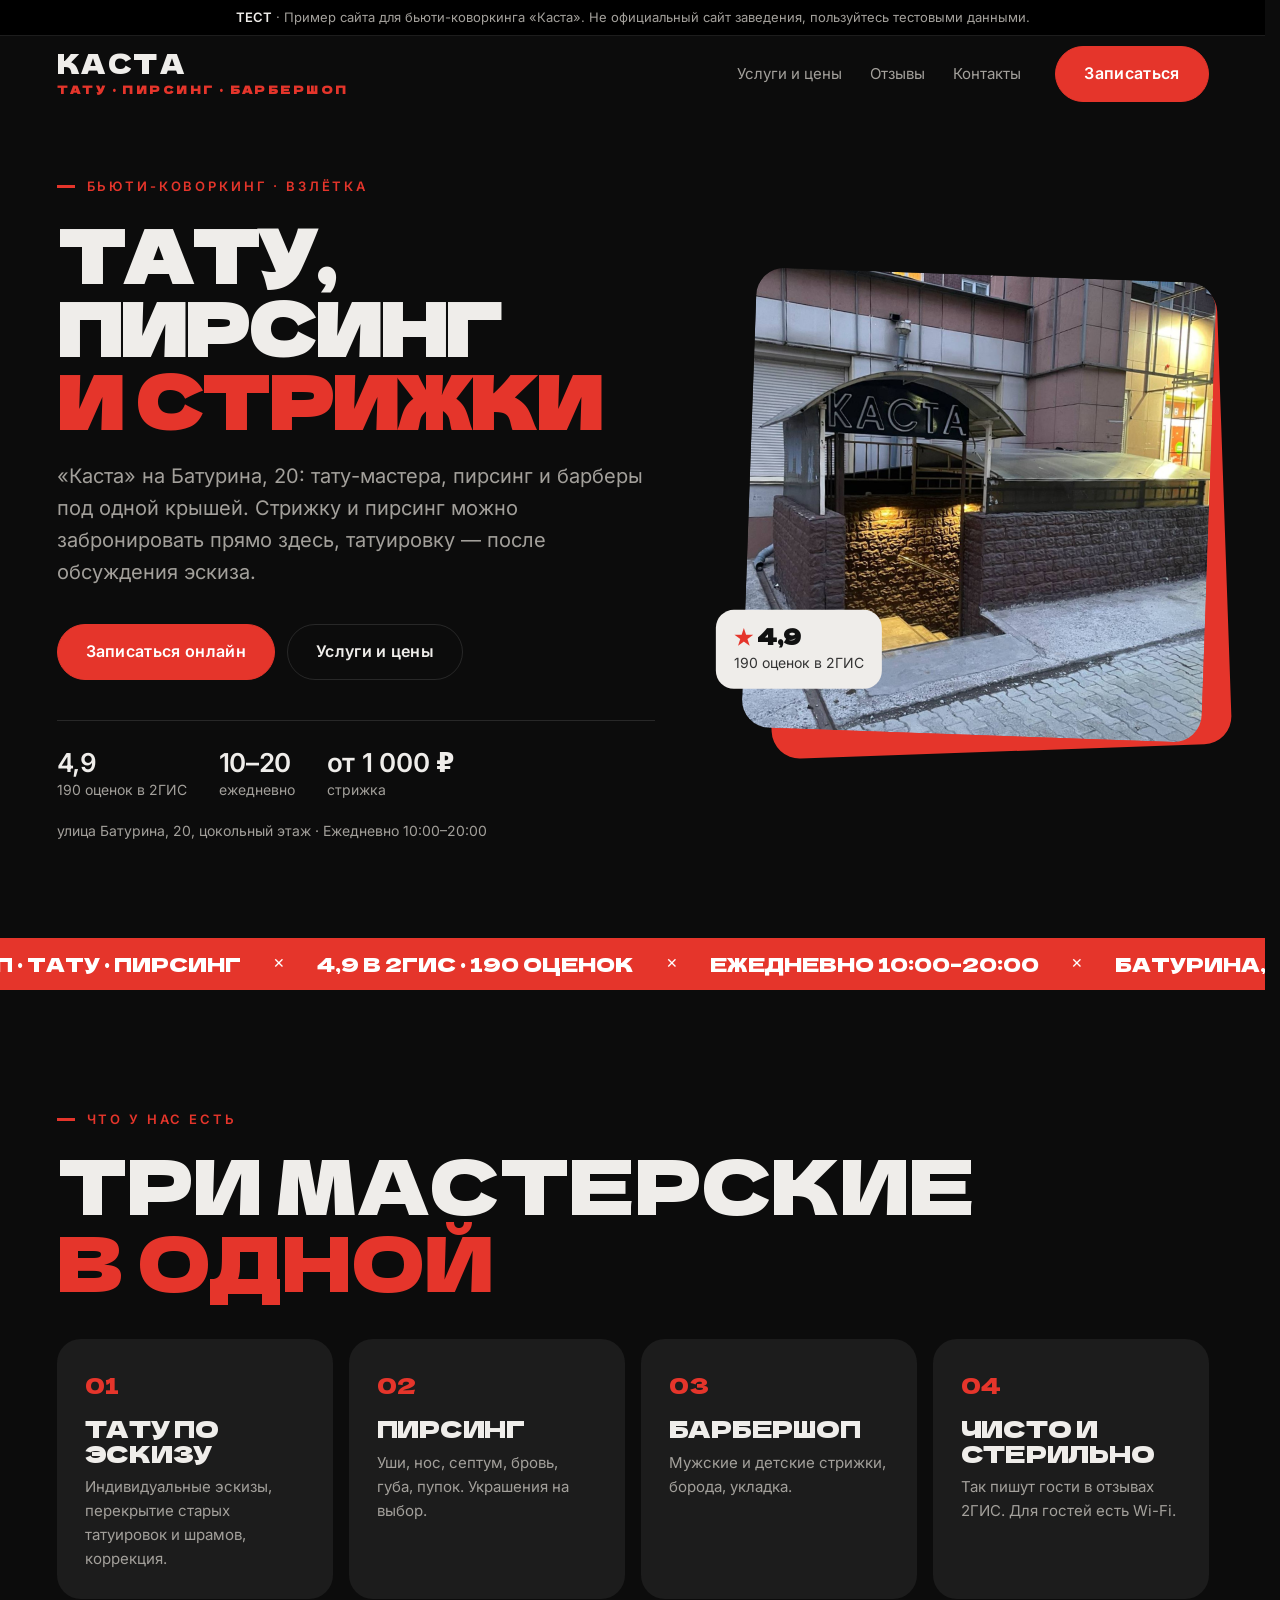
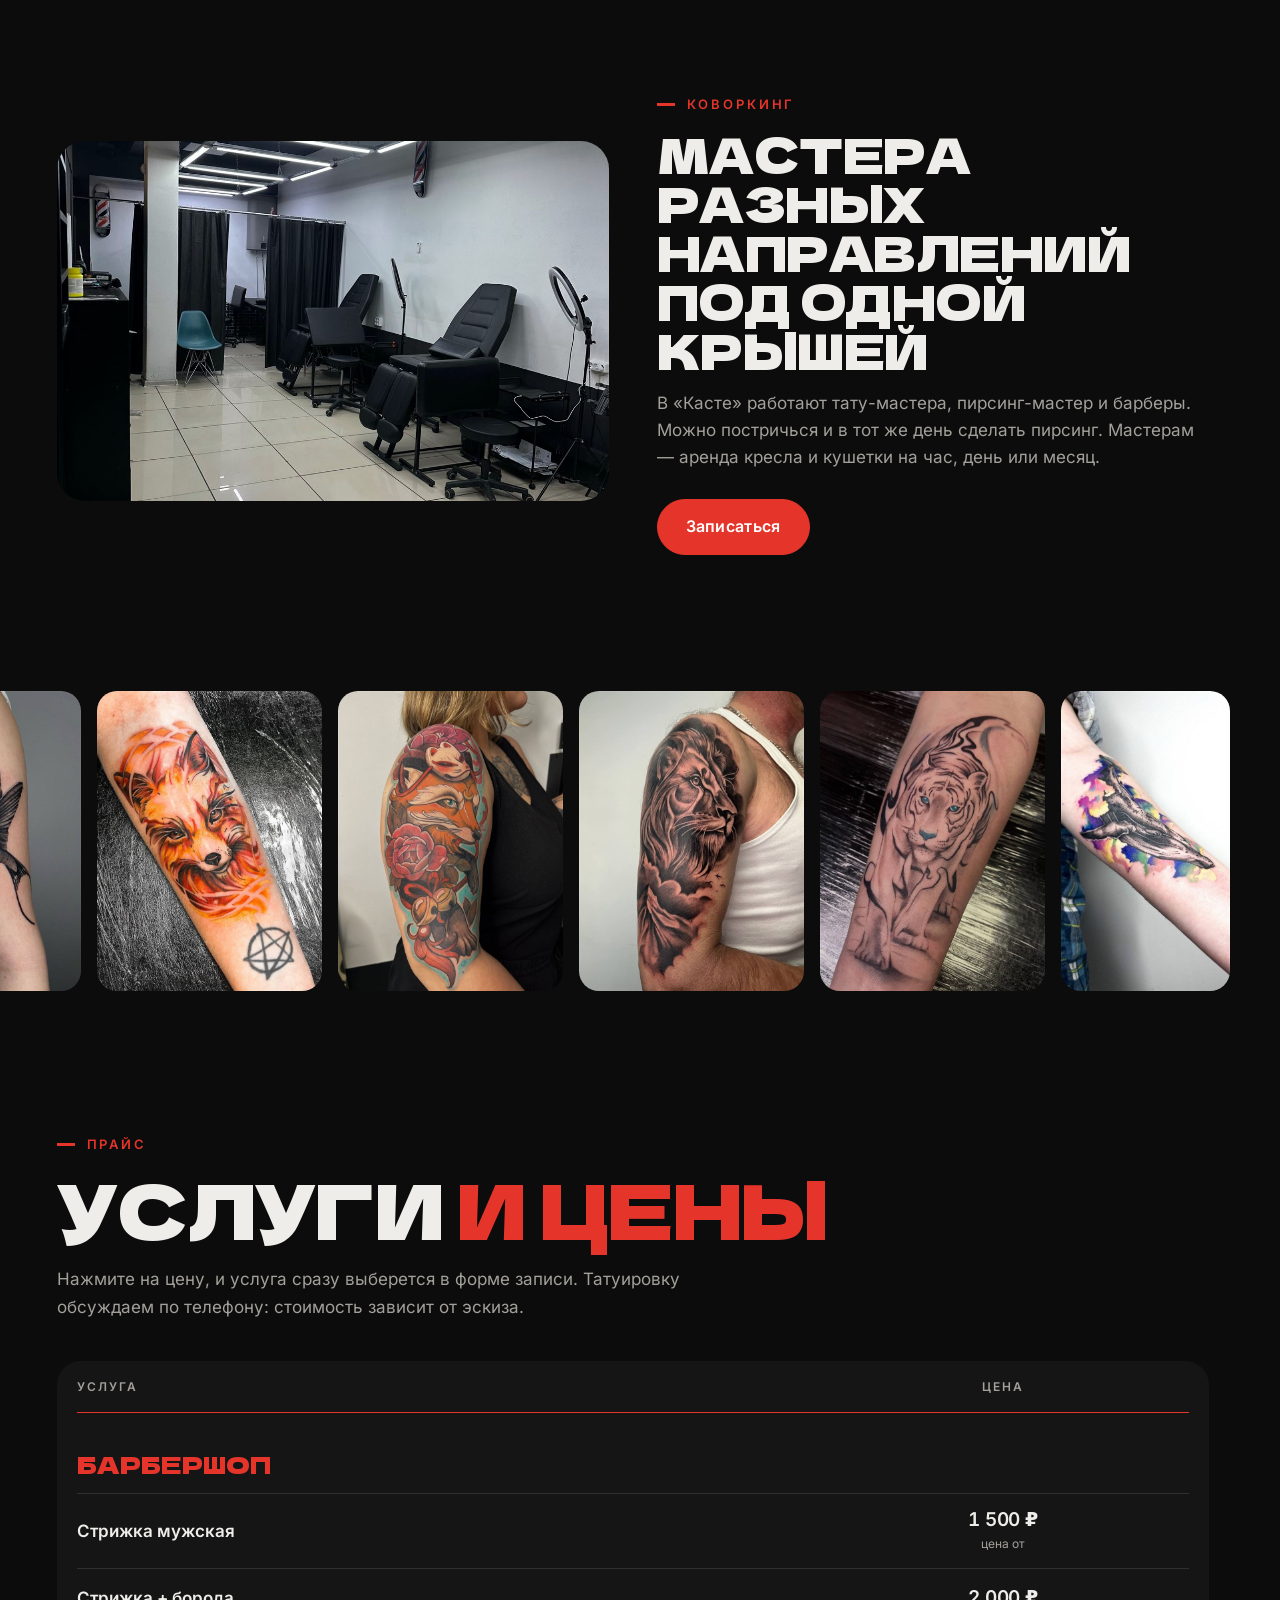
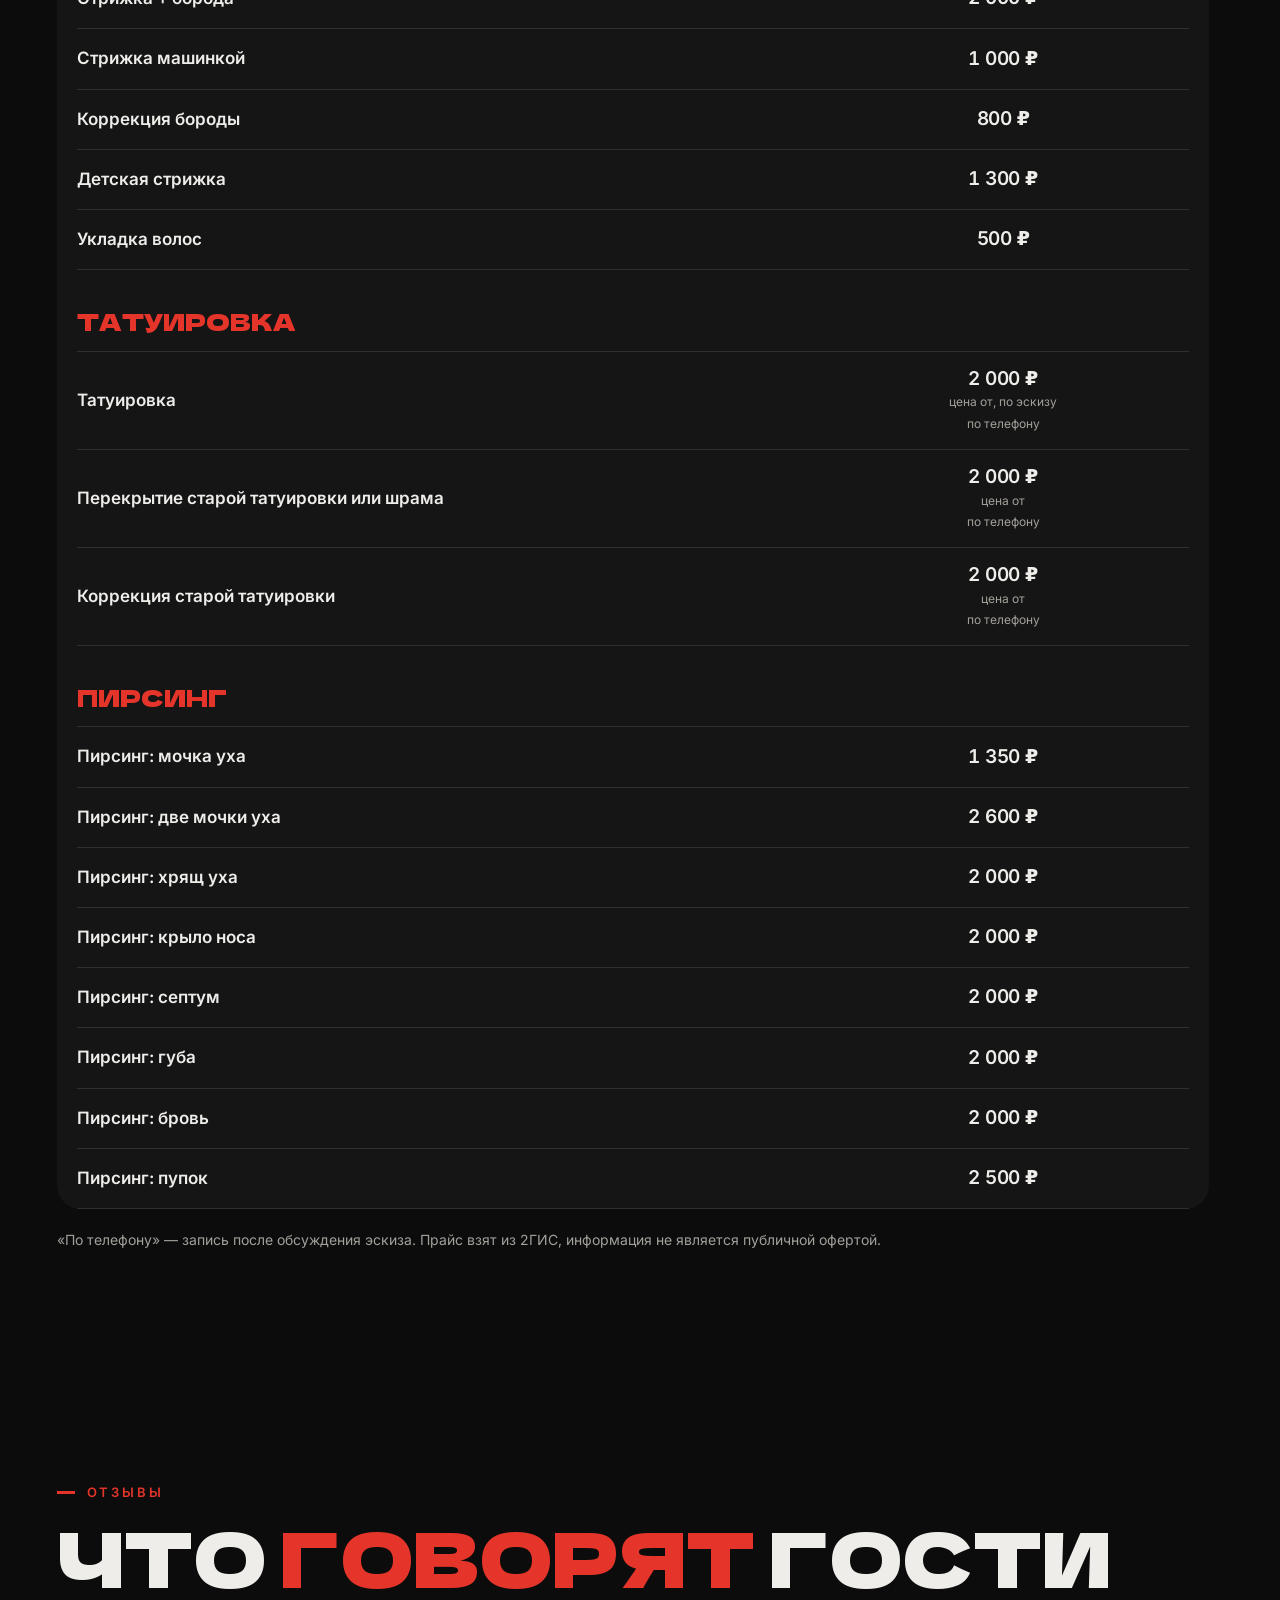
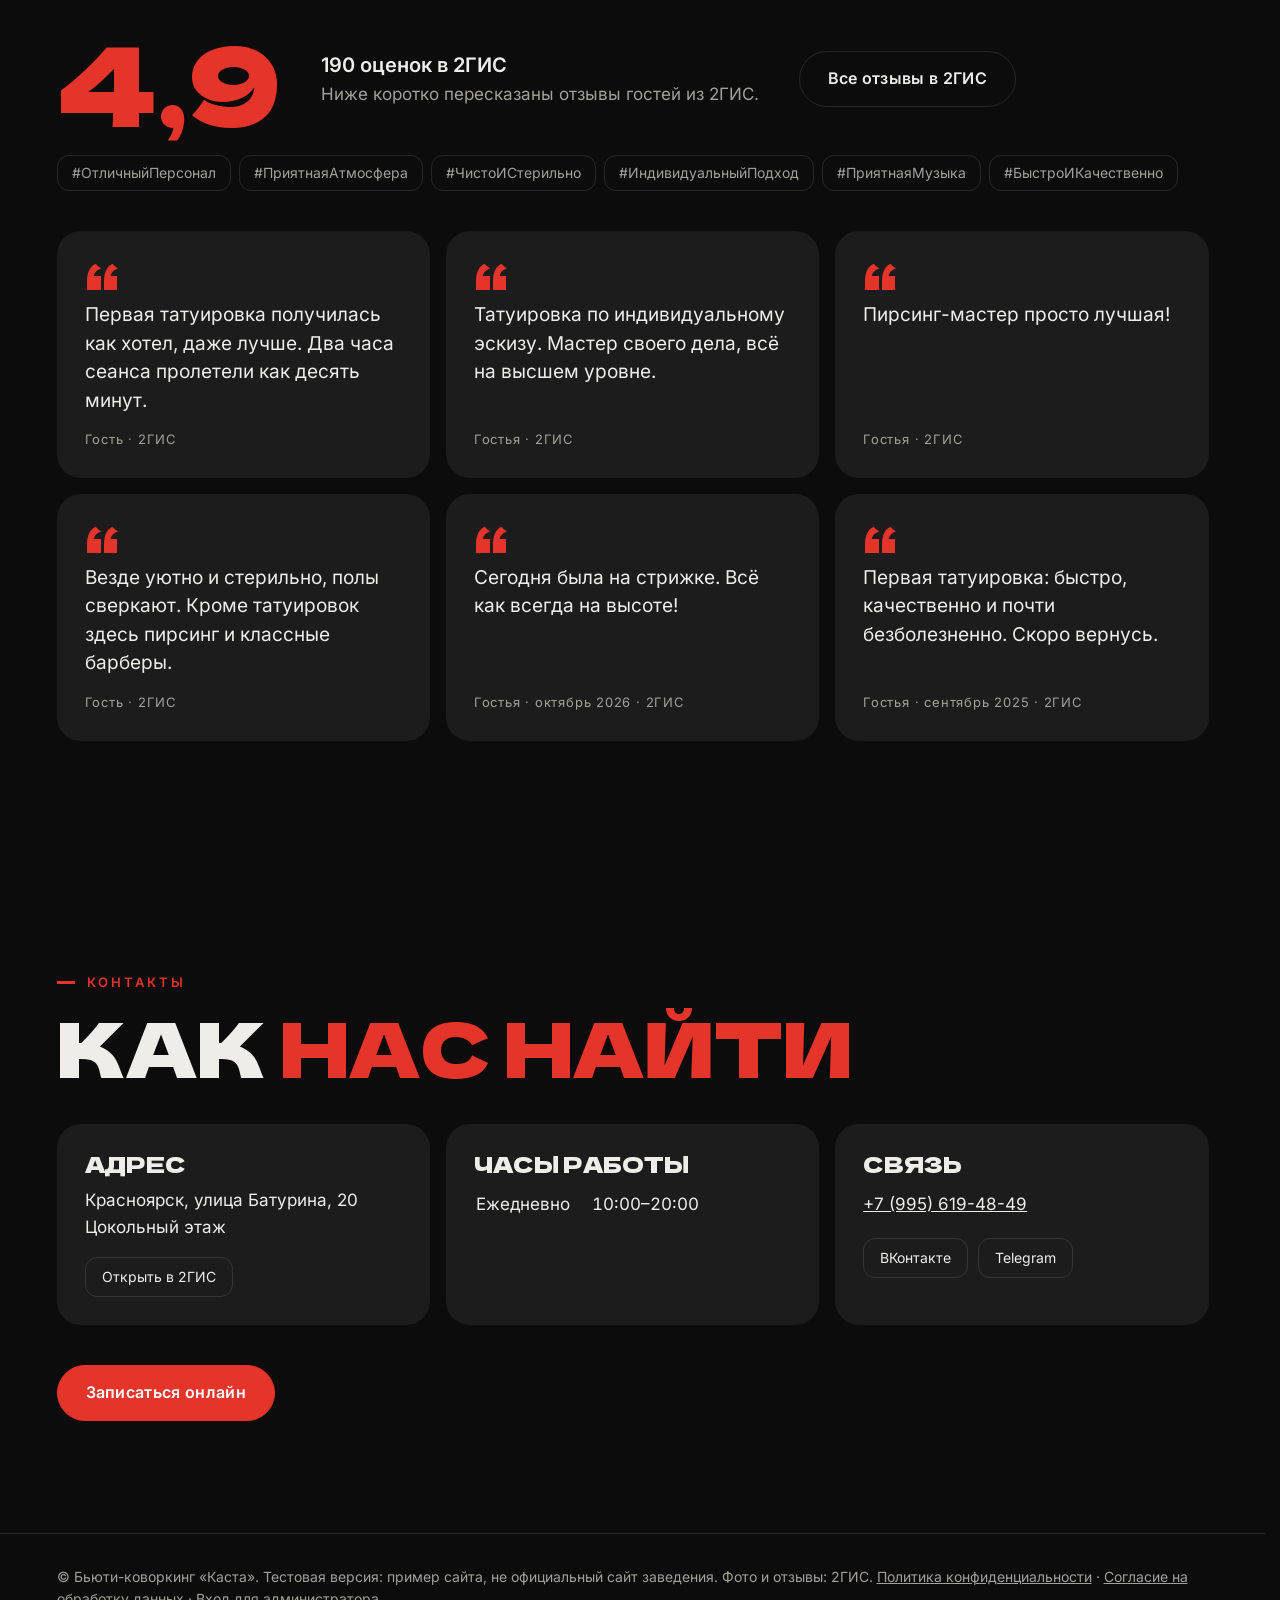
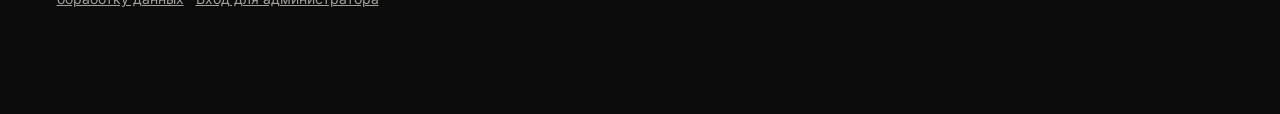
==== commit 1812139e: "Add files via upload" ====
--- a/index.html
+++ b/index.html
@@ -288,8 +288,10 @@
 .feat h3{font-size:24px}
 @media (max-width:900px){.feat:nth-child(3){padding-left:28px}.feat:nth-child(n+3){border-top:0}}
 @media (max-width:560px){.feat,.feat+.feat{padding:24px}}
-.about{grid-template-columns:.8fr 1fr;align-items:center}
-.about img{filter:none;border-radius:28px;aspect-ratio:4/5;max-height:640px}
+/* фото не выше текста: на компьютере рядом с ним, на телефоне над ним */
+.about{grid-template-columns:1fr 1fr;align-items:center}
+.about img{filter:none;border-radius:28px;aspect-ratio:4/3;max-height:360px}
+@media (max-width:900px){.about{grid-template-columns:1fr;gap:24px}.about img{aspect-ratio:3/2;max-height:none}}
 @media (max-width:900px){.about{grid-template-columns:1fr}.about img{aspect-ratio:4/3}}
 .film{border:0;background:var(--bg)}
 .strip img{filter:none;border-radius:20px}
